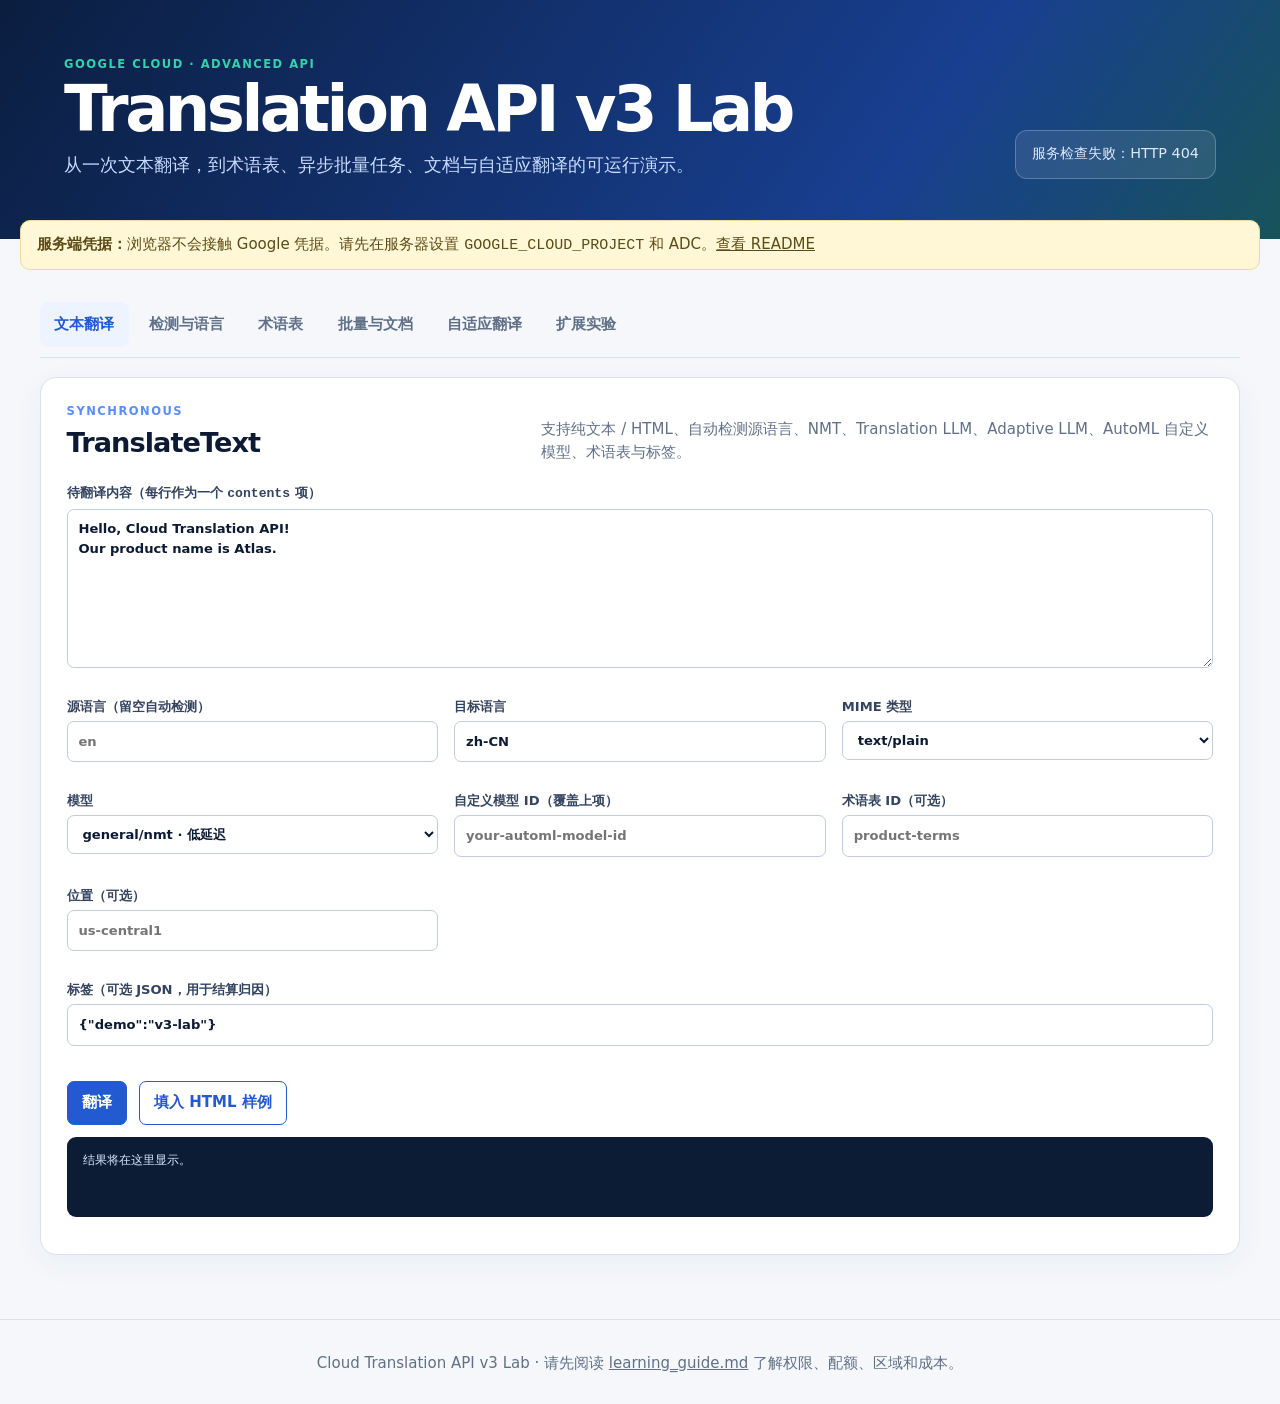
==== static/index.html @ f976ed83 "Initial Cloud Translation API v3 demo" ====
<!doctype html>
<html lang="zh-CN">
<head>
  <meta charset="utf-8" />
  <meta name="viewport" content="width=device-width, initial-scale=1" />
  <title>Cloud Translation API v3 Lab</title>
  <link rel="stylesheet" href="/static/styles.css" />
</head>
<body>
  <header class="hero">
    <div><p class="eyebrow">GOOGLE CLOUD · ADVANCED API</p><h1>Translation API v3 Lab</h1><p class="lede">从一次文本翻译，到术语表、异步批量任务、文档与自适应翻译的可运行演示。</p></div>
    <div class="health" id="health">正在检查服务配置…</div>
  </header>
  <div class="notice"><strong>服务端凭据：</strong>浏览器不会接触 Google 凭据。请先在服务器设置 <code>GOOGLE_CLOUD_PROJECT</code> 和 ADC。<a href="/readme" target="_blank">查看 README</a></div>
  <main>
    <nav class="tabs" aria-label="功能导航">
      <button class="tab active" data-panel="text">文本翻译</button><button class="tab" data-panel="languages">检测与语言</button><button class="tab" data-panel="glossary">术语表</button><button class="tab" data-panel="batch">批量与文档</button><button class="tab" data-panel="adaptive">自适应翻译</button><button class="tab" data-panel="extensions">扩展实验</button>
    </nav>

    <section id="text" class="panel active">
      <div class="section-heading"><div><p class="eyebrow">SYNCHRONOUS</p><h2>TranslateText</h2></div><p>支持纯文本 / HTML、自动检测源语言、NMT、Translation LLM、Adaptive LLM、AutoML 自定义模型、术语表与标签。</p></div>
      <form id="translate-form" class="grid-form">
        <label class="wide">待翻译内容（每行作为一个 <code>contents</code> 项）<textarea name="contents" rows="7">Hello, Cloud Translation API!
Our product name is Atlas.</textarea></label>
        <label>源语言（留空自动检测）<input name="source_language_code" placeholder="en" /></label>
        <label>目标语言<input name="target_language_code" value="zh-CN" required /></label>
        <label>MIME 类型<select name="mime_type"><option value="text/plain">text/plain</option><option value="text/html">text/html</option></select></label>
        <label>模型<select name="model"><option value="general/nmt">general/nmt · 低延迟</option><option value="general/translation-llm">general/translation-llm · 最高质量</option><option value="general/translation-llm-adaptive">general/translation-llm-adaptive · 参考数据</option><option value="default">服务默认</option></select></label>
        <label>自定义模型 ID（覆盖上项）<input name="custom_model_id" placeholder="your-automl-model-id" /></label>
        <label>术语表 ID（可选）<input name="glossary_id" placeholder="product-terms" /></label>
        <label>位置（可选）<input name="location" placeholder="us-central1" /></label>
        <label class="wide">标签（可选 JSON，用于结算归因）<input name="labels" value='{"demo":"v3-lab"}' /></label>
        <div class="wide actions"><button>翻译</button><button type="button" class="secondary" id="html-sample">填入 HTML 样例</button></div>
      </form>
      <pre class="result" id="translate-result">结果将在这里显示。</pre>
    </section>

    <section id="languages" class="panel">
      <div class="split"><div><div class="section-heading"><div><p class="eyebrow">DISCOVER</p><h2>DetectLanguage</h2></div></div>
        <form id="detect-form"><label>输入文字<textarea name="content" rows="5">Bonjour tout le monde</textarea></label><label>MIME 类型<select name="mime_type"><option>text/plain</option><option>text/html</option></select></label><button>检测语言</button></form><pre class="result" id="detect-result">置信度与候选语言会显示在这里。</pre></div>
        <div><div class="section-heading"><div><p class="eyebrow">CATALOG</p><h2>GetSupportedLanguages</h2></div></div>
        <form id="languages-form"><label>显示语言<input name="display_language_code" value="zh-CN" /></label><label>模型<select name="model"><option value="general/nmt">general/nmt</option><option value="general/translation-llm">general/translation-llm</option></select></label><button>列出支持语言</button></form><pre class="result scroll" id="languages-result">按所选模型列出语言与方向支持情况。</pre></div></div>
    </section>

    <section id="glossary" class="panel">
      <div class="section-heading"><div><p class="eyebrow">DOMAIN CONTROL</p><h2>Glossary</h2></div><p>术语表来自 Cloud Storage 的 CSV/TSV/TMX；创建和删除均为长时间运行任务。翻译时在「文本翻译」填入术语表 ID。</p></div>
      <div class="split"><form id="glossary-form"><label>术语表 ID<input name="glossary_id" value="product-terms" required /></label><label>输入文件（GCS）<input name="input_uri" placeholder="gs://bucket/glossary.csv" required /></label><label>语言代码（逗号分隔）<input name="language_codes" value="en,zh-CN" required /></label><label>位置<input name="location" value="us-central1" /></label><button>创建术语表</button></form><div><div class="actions"><button id="list-glossaries" type="button">刷新术语表</button></div><pre class="result scroll" id="glossary-result">术语表清单将显示在这里。</pre><p class="small">停止词提示：单独的 <code>the</code>、<code>and</code> 等无效搜索字词会被 Glossary 忽略。</p></div></div><form id="stopword-form" class="inline-form"><label>停止词预检（逗号分隔）<input name="terms" value="Atlas,the,terms and conditions,and" /></label><button>检查通用停止词</button></form><pre class="result" id="stopword-result">这是本地预检；完整的语言专属列表以官方文档为准。</pre>
    </section>

    <section id="batch" class="panel">
      <div class="section-heading"><div><p class="eyebrow">ASYNC + FILES</p><h2>批量文本与文档</h2></div><p>所有输入输出都在 Cloud Storage。批量文本最多 100 个文件、10 个目标语言；在线文档翻译直接返回二进制输出。</p></div>
      <div class="triple"><form id="batch-text-form"><h3>BatchTranslateText</h3><label>输入 GCS URI<input name="input_uri" placeholder="gs://bucket/in.txt" required /></label><label>输出 GCS 前缀<input name="output_uri_prefix" placeholder="gs://bucket/out/" required /></label><label>源语言<input name="source_language_code" value="en" required /></label><label>目标语言（逗号）<input name="target_language_codes" value="zh-CN,ja" required /></label><label>MIME<select name="mime_type"><option>text/plain</option><option>text/html</option></select></label><button>提交文本任务</button><pre class="result" id="batch-text-result"></pre></form>
      <form id="batch-document-form"><h3>BatchTranslateDocument</h3><label>输入 GCS URI / 通配符<input name="input_uri" placeholder="gs://bucket/input/*.docx" required /></label><label>输出 GCS 前缀<input name="output_uri_prefix" placeholder="gs://bucket/out/" required /></label><label>源语言（可空）<input name="source_language_code" placeholder="en" /></label><label>目标语言（逗号）<input name="target_language_codes" value="zh-CN" required /></label><button>提交文档任务</button><pre class="result" id="batch-document-result"></pre></form>
      <form id="document-form"><h3>TranslateDocument（在线）</h3><label>文档<input name="file" type="file" accept=".doc,.docx,.pdf,.ppt,.pptx,.xls,.xlsx" required /></label><label>目标语言<input name="target_language_code" value="zh-CN" required /></label><label>源语言（可空）<input name="source_language_code" placeholder="en" /></label><label>术语表（可空）<input name="glossary_id" placeholder="product-terms" /></label><button>翻译并下载</button><pre class="result" id="document-result"></pre></form></div>
    </section>

    <section id="adaptive" class="panel">
      <div class="section-heading"><div><p class="eyebrow">LIGHTWEIGHT CUSTOMIZATION</p><h2>Adaptive Translation</h2></div><p>用少量领域句对引导 LLM。可在 TranslateText 选择 adaptive LLM，或使用下方 Adaptive MT 数据集接口。</p></div>
      <div class="split"><form id="dataset-form"><h3>创建 Adaptive MT 数据集</h3><label>数据集 ID（永久资源 ID）<input name="dataset_id" value="support-style" required /></label><label>显示名称<input name="display_name" value="客服文风" required /></label><label>源语言<input name="source_language_code" value="en" required /></label><label>目标语言<input name="target_language_code" value="zh-CN" required /></label><button>创建数据集</button><p class="small">创建后导入 TSV/TMX 示例句对。该操作是同步的。</p></form>
      <form id="adaptive-form"><h3>以数据集翻译</h3><label>数据集 ID<input name="dataset_id" placeholder="support-style" required /></label><label>原文<textarea name="content" rows="3">The gateway timed out; retry succeeded.</textarea></label><label>源语言 / 目标语言由数据集决定<input value="由数据集决定" disabled /></label><button>自适应翻译</button></form></div><div class="split"><form id="adaptive-inline-form"><h3>以内嵌参考句对翻译</h3><label>原文<textarea name="content" rows="2">The gateway timed out.</textarea></label><label>源语言<input name="source_language_code" value="en" required /></label><label>目标语言<input name="target_language_code" value="zh-CN" required /></label><label>参考句对 JSON<input name="reference_pairs" value='[{"source_sentence":"gateway timeout","target_sentence":"网关超时"}]' required /></label><button>使用参考句对</button></form><form id="adaptive-file-form"><h3>导入 Adaptive MT 文件</h3><label>数据集 ID<input name="dataset_id" placeholder="support-style" required /></label><label>TSV/TMX 的 GCS URI<input name="input_uri" placeholder="gs://bucket/support.tsv" required /></label><button>导入句对</button></form></div><div class="split"><form id="adaptive-files-form"><h3>列出数据集文件</h3><label>数据集 ID<input name="dataset_id" placeholder="support-style" required /></label><button>列出文件与句对数</button><p class="small">删除指定文件的端点已提供：<code>DELETE /api/adaptive/datasets/{dataset}/files/{file}</code>。</p></form><div class="callout"><h3>何时用哪种？</h3><p>内嵌句对随请求发送，最适合即时、少量示例；数据集保留在 Cloud Translation 中，服务会自动选取相似参考句，适合可复用的领域数据。</p></div></div><div class="actions"><button id="list-datasets" type="button" class="secondary">刷新数据集</button></div><pre class="result scroll" id="adaptive-result">自适应翻译、数据集和导入文件结果显示在这里。</pre>
    </section>

    <section id="extensions" class="panel">
      <div class="split"><div><div class="section-heading"><div><p class="eyebrow">PREVIEW</p><h2>RomanizeText</h2></div><p>把日文、韩文等非拉丁文字转换为以发音为准的拉丁文字，不等同于翻译。</p></div><form id="romanize-form"><label>原文<textarea name="contents" rows="3">こんにちは世界</textarea></label><label>源语言<input name="source_language_code" value="ja" required /></label><button>罗马化</button></form><pre class="result" id="romanize-result"></pre></div>
      <div><div class="section-heading"><div><p class="eyebrow">HYBRID TUTORIAL</p><h2>图片 OCR + 翻译</h2></div><p>参考混合术语表教程：Cloud Vision 先提取图片文字，再交给 v3 TranslateText。需要启用 Vision API；如需术语表，请使用文字翻译实验区。</p></div><form id="image-form"><label>图片<input name="file" type="file" accept="image/*" required /></label><label>目标语言<input name="target_language_code" value="zh-CN" required /></label><button>OCR 并翻译</button></form><pre class="result" id="image-result"></pre></div></div>
      <article class="callout"><h3>AutoML 自定义 NMT 与 Translation LLM</h3><p>在 Google Cloud 中训练 AutoML Translation 模型后，把模型 ID 填入文本翻译的「自定义模型 ID」。模型选择器同时提供 general/nmt、general/translation-llm 与 general/translation-llm-adaptive，便于按质量、延迟和领域适配对比。</p></article>
    </section>
  </main>
  <footer>Cloud Translation API v3 Lab · 请先阅读 <a href="/learning-guide" target="_blank">learning_guide.md</a> 了解权限、配额、区域和成本。</footer>
  <script src="/static/app.js"></script>
</body>
</html>
---- static/styles.css ----
:root{--ink:#0c1b33;--muted:#607087;--paper:#f5f7fb;--line:#d9e1ed;--blue:#2359d1;--navy:#102447;--mint:#32d3ac;--soft:#eef4ff;--danger:#b42318}*{box-sizing:border-box}body{margin:0;background:var(--paper);color:var(--ink);font:15px/1.5 Inter,ui-sans-serif,system-ui,-apple-system,"PingFang SC","Microsoft YaHei",sans-serif}.hero{background:linear-gradient(125deg,#0b1e40,#183f90 70%,#18535a);color:#fff;padding:3.5rem max(5vw,2rem) 3.75rem;display:flex;justify-content:space-between;gap:2rem;align-items:flex-end}.hero h1{font-size:clamp(2.1rem,5vw,4rem);line-height:1;margin:.25rem 0 .7rem;letter-spacing:-.055em}.lede{margin:0;max-width:42rem;color:#c9dbff;font-size:1.1rem}.eyebrow{font-size:.72rem;letter-spacing:.13em;font-weight:800;color:#5a8dfd;margin:0;text-transform:uppercase}.hero .eyebrow{color:var(--mint)}.health{max-width:24rem;background:#ffffff17;border:1px solid #ffffff3b;border-radius:12px;padding:.8rem 1rem;color:#dce8ff;font-size:.9rem}.notice{max-width:1240px;margin:-1.2rem auto 0;background:#fff7d6;border:1px solid #eadca2;border-radius:10px;padding:.75rem 1rem;color:#5b4b16}.notice a,footer a{color:inherit}main{max-width:1240px;margin:2rem auto 4rem;padding:0 1.25rem}.tabs{display:flex;gap:.35rem;overflow:auto;border-bottom:1px solid var(--line);padding-bottom:.6rem}.tab{border:0;border-radius:8px;background:transparent;color:var(--muted);font-weight:750;padding:.7rem .9rem;white-space:nowrap;cursor:pointer}.tab:hover,.tab.active{color:var(--blue);background:var(--soft)}.panel{display:none;background:#fff;border:1px solid var(--line);border-radius:16px;padding:1.6rem;margin-top:1.2rem;box-shadow:0 8px 30px #1737660d}.panel.active{display:block}.section-heading{display:flex;gap:2rem;justify-content:space-between;align-items:flex-end;margin-bottom:1.25rem}.section-heading h2{margin:.12rem 0 0;font-size:1.7rem;letter-spacing:-.035em}.section-heading>p{max-width:42rem;color:var(--muted);margin:0}.grid-form{display:grid;grid-template-columns:repeat(3,1fr);gap:1rem}.wide{grid-column:1/-1}.split{display:grid;grid-template-columns:1fr 1fr;gap:2rem}.triple{display:grid;grid-template-columns:repeat(3,1fr);gap:1.25rem}.triple form{background:#f8faff;border:1px solid var(--line);border-radius:11px;padding:1rem}h3{font-size:1rem;margin:0 0:.8rem}label{display:block;font-size:.82rem;font-weight:720;color:#34445f;margin-bottom:.8rem}input,textarea,select{display:block;width:100%;margin-top:.28rem;border:1px solid #bfcce0;border-radius:7px;padding:.62rem .68rem;font:inherit;color:var(--ink);background:#fff}textarea{resize:vertical}input:focus,textarea:focus,select:focus{outline:3px solid #cbdcff;border-color:var(--blue)}button{font:inherit;font-weight:750;color:#fff;background:var(--blue);border:1px solid var(--blue);border-radius:7px;padding:.6rem .9rem;cursor:pointer}button:hover{filter:brightness(.92)}button.secondary{color:var(--blue);background:#fff}.actions{display:flex;gap:.7rem;align-items:center;margin-top:.4rem}.result{white-space:pre-wrap;word-break:break-word;background:#0d1c35;color:#d9e7ff;border-radius:9px;padding:1rem;min-height:5rem;max-height:22rem;overflow:auto;font:12px/1.45 ui-monospace,SFMono-Regular,Menlo,monospace}.scroll{max-height:25rem}.small{font-size:.82rem;color:var(--muted)}.inline-form{display:flex;gap:1rem;align-items:flex-end;margin-top:1.25rem}.inline-form label{flex:1;margin:0}.callout{background:#e7fbf5;border:1px solid #b8e6d8;border-radius:10px;padding:1rem 1.15rem;margin-top:1.5rem}.callout h3{color:#0d5b49}.callout p{margin:0;color:#226653}footer{border-top:1px solid var(--line);padding:2rem;text-align:center;color:var(--muted)}code{font-family:ui-monospace,SFMono-Regular,Menlo,monospace}@media(max-width:820px){.hero{padding:2.5rem 1.25rem;display:block}.health{margin-top:1.4rem}.grid-form,.split,.triple{grid-template-columns:1fr}.inline-form{display:block}.inline-form label{margin-bottom:.8rem}.section-heading{display:block}.section-heading>p{margin-top:.7rem}}
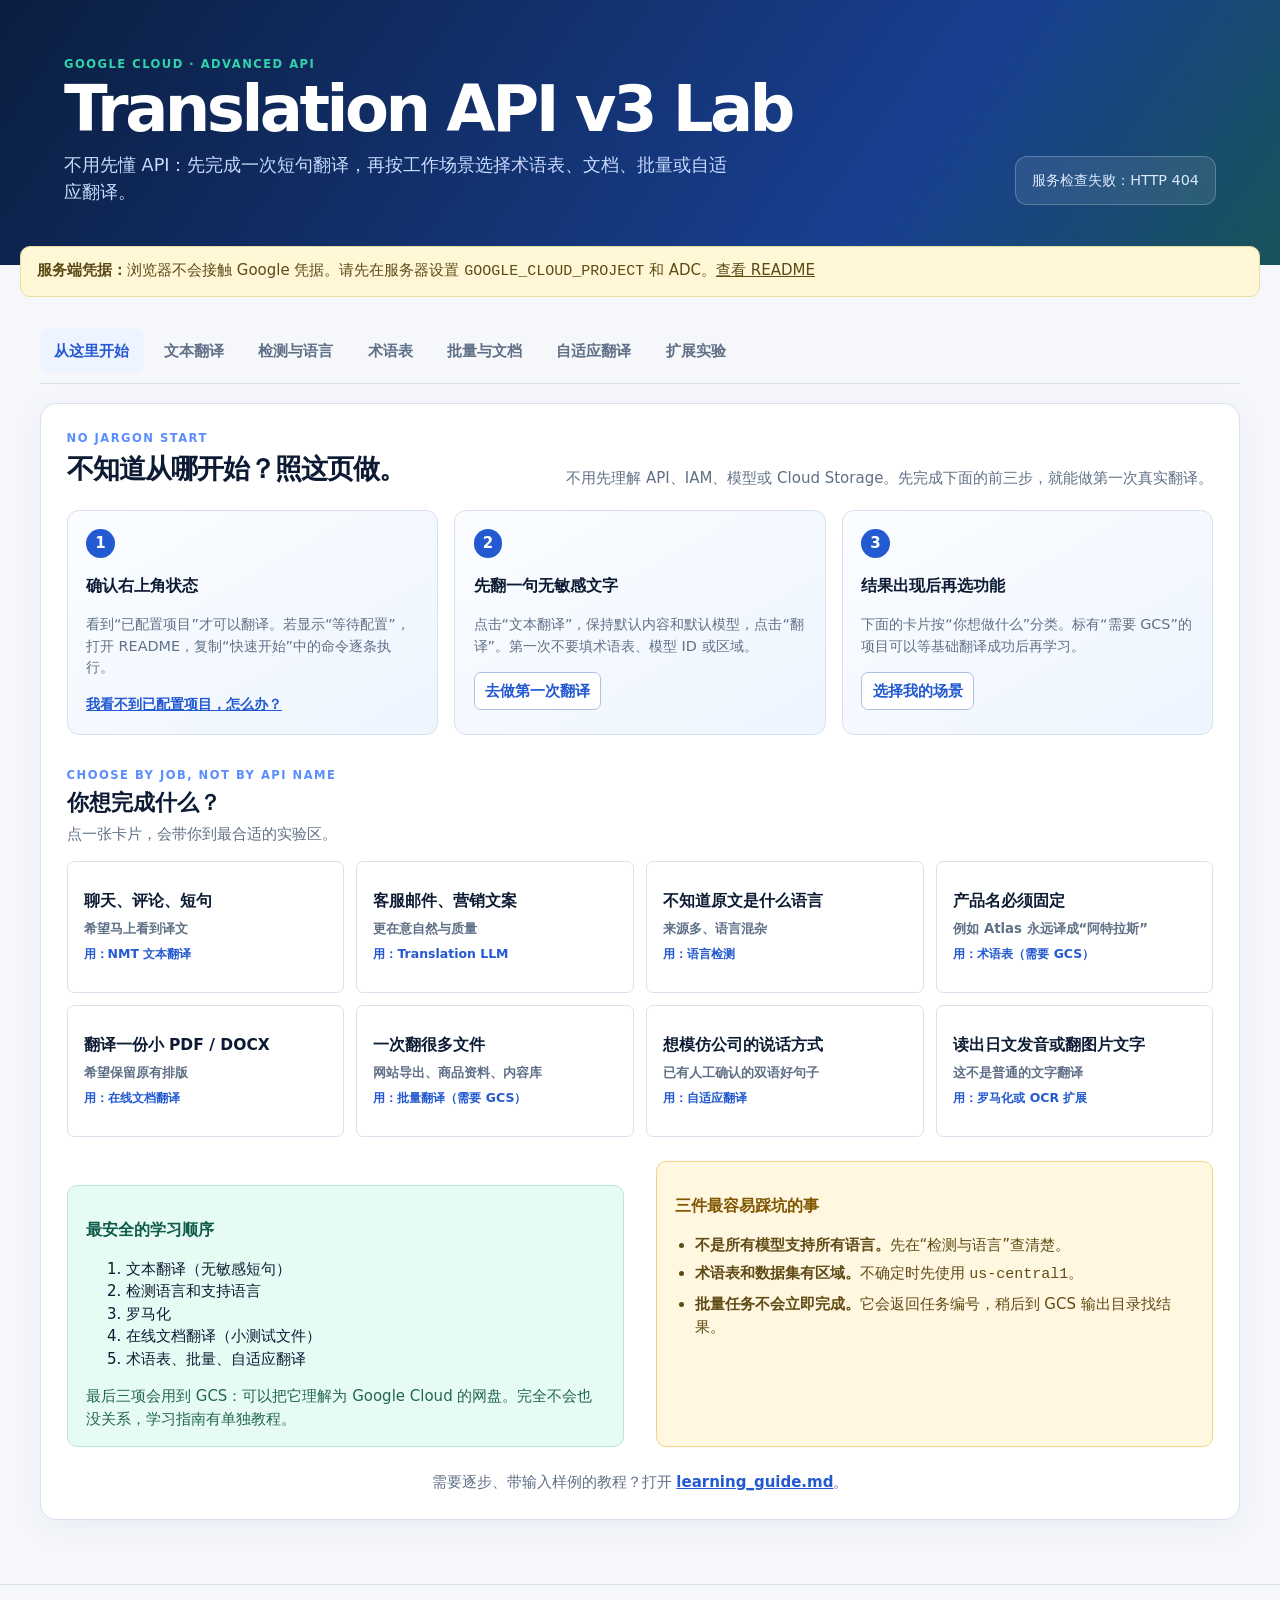
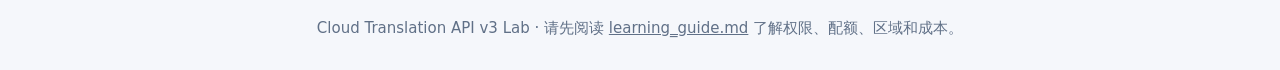
==== commit 70d01748: "Add beginner onboarding and practical guides" ====
--- a/static/index.html
+++ b/static/index.html
@@ -8,17 +8,45 @@
 </head>
 <body>
   <header class="hero">
-    <div><p class="eyebrow">GOOGLE CLOUD · ADVANCED API</p><h1>Translation API v3 Lab</h1><p class="lede">从一次文本翻译，到术语表、异步批量任务、文档与自适应翻译的可运行演示。</p></div>
+    <div><p class="eyebrow">GOOGLE CLOUD · ADVANCED API</p><h1>Translation API v3 Lab</h1><p class="lede">不用先懂 API：先完成一次短句翻译，再按工作场景选择术语表、文档、批量或自适应翻译。</p></div>
     <div class="health" id="health">正在检查服务配置…</div>
   </header>
-  <div class="notice"><strong>服务端凭据：</strong>浏览器不会接触 Google 凭据。请先在服务器设置 <code>GOOGLE_CLOUD_PROJECT</code> 和 ADC。<a href="/readme" target="_blank">查看 README</a></div>
+  <div class="notice"><strong>服务端凭据：</strong>浏览器不会接触 Google 凭据。请先在服务器设置 <code>GOOGLE_CLOUD_PROJECT</code> 和 ADC。<a href="https://github.com/jayson-sheyue/TranslationDemo/blob/main/README.md" target="_blank" rel="noreferrer">查看 README</a></div>
   <main>
     <nav class="tabs" aria-label="功能导航">
-      <button class="tab active" data-panel="text">文本翻译</button><button class="tab" data-panel="languages">检测与语言</button><button class="tab" data-panel="glossary">术语表</button><button class="tab" data-panel="batch">批量与文档</button><button class="tab" data-panel="adaptive">自适应翻译</button><button class="tab" data-panel="extensions">扩展实验</button>
+      <button class="tab active" data-panel="guide">从这里开始</button><button class="tab" data-panel="text">文本翻译</button><button class="tab" data-panel="languages">检测与语言</button><button class="tab" data-panel="glossary">术语表</button><button class="tab" data-panel="batch">批量与文档</button><button class="tab" data-panel="adaptive">自适应翻译</button><button class="tab" data-panel="extensions">扩展实验</button>
     </nav>
 
-    <section id="text" class="panel active">
+    <section id="guide" class="panel active">
+      <div class="section-heading"><div><p class="eyebrow">NO JARGON START</p><h2>不知道从哪开始？照这页做。</h2></div><p>不用先理解 API、IAM、模型或 Cloud Storage。先完成下面的前三步，就能做第一次真实翻译。</p></div>
+      <div class="onboarding">
+        <article class="step-card"><span>1</span><h3>确认右上角状态</h3><p>看到“已配置项目”才可以翻译。若显示“等待配置”，打开 README，复制“快速开始”中的命令逐条执行。</p><a href="https://github.com/jayson-sheyue/TranslationDemo/blob/main/README.md#快速开始" target="_blank" rel="noreferrer">我看不到已配置项目，怎么办？</a></article>
+        <article class="step-card"><span>2</span><h3>先翻一句无敏感文字</h3><p>点击“文本翻译”，保持默认内容和默认模型，点击“翻译”。第一次不要填术语表、模型 ID 或区域。</p><button type="button" class="link-button" data-go="text">去做第一次翻译</button></article>
+        <article class="step-card"><span>3</span><h3>结果出现后再选功能</h3><p>下面的卡片按“你想做什么”分类。标有“需要 GCS”的项目可以等基础翻译成功后再学习。</p><button type="button" class="link-button" data-scroll="choose">选择我的场景</button></article>
+      </div>
+
+      <div id="choose" class="guide-heading"><p class="eyebrow">CHOOSE BY JOB, NOT BY API NAME</p><h3>你想完成什么？</h3><p>点一张卡片，会带你到最合适的实验区。</p></div>
+      <div class="scenario-grid">
+        <button class="scenario" data-go="text"><b>聊天、评论、短句</b><span>希望马上看到译文</span><em>用：NMT 文本翻译</em></button>
+        <button class="scenario" data-go="text"><b>客服邮件、营销文案</b><span>更在意自然与质量</span><em>用：Translation LLM</em></button>
+        <button class="scenario" data-go="languages"><b>不知道原文是什么语言</b><span>来源多、语言混杂</span><em>用：语言检测</em></button>
+        <button class="scenario" data-go="glossary"><b>产品名必须固定</b><span>例如 Atlas 永远译成“阿特拉斯”</span><em>用：术语表（需要 GCS）</em></button>
+        <button class="scenario" data-go="batch"><b>翻译一份小 PDF / DOCX</b><span>希望保留原有排版</span><em>用：在线文档翻译</em></button>
+        <button class="scenario" data-go="batch"><b>一次翻很多文件</b><span>网站导出、商品资料、内容库</span><em>用：批量翻译（需要 GCS）</em></button>
+        <button class="scenario" data-go="adaptive"><b>想模仿公司的说话方式</b><span>已有人工确认的双语好句子</span><em>用：自适应翻译</em></button>
+        <button class="scenario" data-go="extensions"><b>读出日文发音或翻图片文字</b><span>这不是普通的文字翻译</span><em>用：罗马化或 OCR 扩展</em></button>
+      </div>
+
+      <div class="split guide-bottom">
+        <article class="callout"><h3>最安全的学习顺序</h3><ol><li>文本翻译（无敏感短句）</li><li>检测语言和支持语言</li><li>罗马化</li><li>在线文档翻译（小测试文件）</li><li>术语表、批量、自适应翻译</li></ol><p>最后三项会用到 GCS：可以把它理解为 Google Cloud 的网盘。完全不会也没关系，学习指南有单独教程。</p></article>
+        <article class="warning-card"><h3>三件最容易踩坑的事</h3><ul><li><b>不是所有模型支持所有语言。</b>先在“检测与语言”查清楚。</li><li><b>术语表和数据集有区域。</b>不确定时先使用 <code>us-central1</code>。</li><li><b>批量任务不会立即完成。</b>它会返回任务编号，稍后到 GCS 输出目录找结果。</li></ul></article>
+      </div>
+      <p class="help-footer">需要逐步、带输入样例的教程？打开 <a href="https://github.com/jayson-sheyue/TranslationDemo/blob/main/learning_guide.md" target="_blank" rel="noreferrer">learning_guide.md</a>。</p>
+    </section>
+
+    <section id="text" class="panel">
       <div class="section-heading"><div><p class="eyebrow">SYNCHRONOUS</p><h2>TranslateText</h2></div><p>支持纯文本 / HTML、自动检测源语言、NMT、Translation LLM、Adaptive LLM、AutoML 自定义模型、术语表与标签。</p></div>
+      <article class="howto"><h3>第一次怎么做（20 秒）</h3><ol><li>“待翻译内容”输入一句无敏感测试文字；每一行会单独翻译。</li><li>源语言不知道就留空；目标语言先保留 <code>zh-CN</code>。</li><li>模型先选 <b>general/nmt</b>，点“翻译”。</li></ol><p><b>什么时候换模型？</b>聊天、按钮、短内容选 NMT；正式文案、客服回复、重质量内容再试 Translation LLM。用同一句话对比后决定，不要盲目选择更贵模型。</p></article>
       <form id="translate-form" class="grid-form">
         <label class="wide">待翻译内容（每行作为一个 <code>contents</code> 项）<textarea name="contents" rows="7">Hello, Cloud Translation API!
 Our product name is Atlas.</textarea></label>
@@ -37,6 +65,7 @@
 
     <section id="languages" class="panel">
       <div class="split"><div><div class="section-heading"><div><p class="eyebrow">DISCOVER</p><h2>DetectLanguage</h2></div></div>
+        <article class="howto compact"><p><b>先检测、后翻译：</b>适用于你真的不知道原文语言的情况。短句容易猜错；若你知道原文是英文，在文本翻译直接填写 <code>en</code> 会更可靠。</p></article>
         <form id="detect-form"><label>输入文字<textarea name="content" rows="5">Bonjour tout le monde</textarea></label><label>MIME 类型<select name="mime_type"><option>text/plain</option><option>text/html</option></select></label><button>检测语言</button></form><pre class="result" id="detect-result">置信度与候选语言会显示在这里。</pre></div>
         <div><div class="section-heading"><div><p class="eyebrow">CATALOG</p><h2>GetSupportedLanguages</h2></div></div>
         <form id="languages-form"><label>显示语言<input name="display_language_code" value="zh-CN" /></label><label>模型<select name="model"><option value="general/nmt">general/nmt</option><option value="general/translation-llm">general/translation-llm</option></select></label><button>列出支持语言</button></form><pre class="result scroll" id="languages-result">按所选模型列出语言与方向支持情况。</pre></div></div>
@@ -44,11 +73,13 @@
 
     <section id="glossary" class="panel">
       <div class="section-heading"><div><p class="eyebrow">DOMAIN CONTROL</p><h2>Glossary</h2></div><p>术语表来自 Cloud Storage 的 CSV/TSV/TMX；创建和删除均为长时间运行任务。翻译时在「文本翻译」填入术语表 ID。</p></div>
+      <article class="howto"><h3>术语表适合什么、不适合什么？</h3><p><b>适合：</b>产品名、品牌、岗位名、行业专有词，例如让 <code>Atlas</code> 始终译为“阿特拉斯”。<br/><b>不适合：</b>想“自动改好整段翻译”。它不是通用纠错工具。</p><ol><li>先在 GCS 上传 CSV、TSV 或 TMX 文件，例如一行 <code>Atlas,阿特拉斯</code>。</li><li>把文件地址填入下方，例如 <code>gs://my-bucket/terms.csv</code>。</li><li>创建成功后，在“文本翻译”填写同一个术语表 ID。</li></ol><p>没有 GCS？先跳过本页，基础翻译完全不受影响。</p></article>
       <div class="split"><form id="glossary-form"><label>术语表 ID<input name="glossary_id" value="product-terms" required /></label><label>输入文件（GCS）<input name="input_uri" placeholder="gs://bucket/glossary.csv" required /></label><label>语言代码（逗号分隔）<input name="language_codes" value="en,zh-CN" required /></label><label>位置<input name="location" value="us-central1" /></label><button>创建术语表</button></form><div><div class="actions"><button id="list-glossaries" type="button">刷新术语表</button></div><pre class="result scroll" id="glossary-result">术语表清单将显示在这里。</pre><p class="small">停止词提示：单独的 <code>the</code>、<code>and</code> 等无效搜索字词会被 Glossary 忽略。</p></div></div><form id="stopword-form" class="inline-form"><label>停止词预检（逗号分隔）<input name="terms" value="Atlas,the,terms and conditions,and" /></label><button>检查通用停止词</button></form><pre class="result" id="stopword-result">这是本地预检；完整的语言专属列表以官方文档为准。</pre>
     </section>
 
     <section id="batch" class="panel">
       <div class="section-heading"><div><p class="eyebrow">ASYNC + FILES</p><h2>批量文本与文档</h2></div><p>所有输入输出都在 Cloud Storage。批量文本最多 100 个文件、10 个目标语言；在线文档翻译直接返回二进制输出。</p></div>
+      <article class="howto"><h3>先选对方式，避免白忙</h3><p><b>在线文档翻译：</b>翻译你电脑里的一份小测试 PDF、DOCX、PPTX 或 XLSX，适合现在就要下载结果。<br/><b>批量翻译：</b>翻译很多文件；输入和输出都必须在 GCS。提交后只返回任务编号，稍后到 GCS 输出目录找文件。没有 GCS 就先用在线文档。</p></article>
       <div class="triple"><form id="batch-text-form"><h3>BatchTranslateText</h3><label>输入 GCS URI<input name="input_uri" placeholder="gs://bucket/in.txt" required /></label><label>输出 GCS 前缀<input name="output_uri_prefix" placeholder="gs://bucket/out/" required /></label><label>源语言<input name="source_language_code" value="en" required /></label><label>目标语言（逗号）<input name="target_language_codes" value="zh-CN,ja" required /></label><label>MIME<select name="mime_type"><option>text/plain</option><option>text/html</option></select></label><button>提交文本任务</button><pre class="result" id="batch-text-result"></pre></form>
       <form id="batch-document-form"><h3>BatchTranslateDocument</h3><label>输入 GCS URI / 通配符<input name="input_uri" placeholder="gs://bucket/input/*.docx" required /></label><label>输出 GCS 前缀<input name="output_uri_prefix" placeholder="gs://bucket/out/" required /></label><label>源语言（可空）<input name="source_language_code" placeholder="en" /></label><label>目标语言（逗号）<input name="target_language_codes" value="zh-CN" required /></label><button>提交文档任务</button><pre class="result" id="batch-document-result"></pre></form>
       <form id="document-form"><h3>TranslateDocument（在线）</h3><label>文档<input name="file" type="file" accept=".doc,.docx,.pdf,.ppt,.pptx,.xls,.xlsx" required /></label><label>目标语言<input name="target_language_code" value="zh-CN" required /></label><label>源语言（可空）<input name="source_language_code" placeholder="en" /></label><label>术语表（可空）<input name="glossary_id" placeholder="product-terms" /></label><button>翻译并下载</button><pre class="result" id="document-result"></pre></form></div>
@@ -56,6 +87,7 @@
 
     <section id="adaptive" class="panel">
       <div class="section-heading"><div><p class="eyebrow">LIGHTWEIGHT CUSTOMIZATION</p><h2>Adaptive Translation</h2></div><p>用少量领域句对引导 LLM。可在 TranslateText 选择 adaptive LLM，或使用下方 Adaptive MT 数据集接口。</p></div>
+      <article class="howto"><h3>只有在你有“人工确认的双语好句子”时才用它</h3><p><b>内嵌参考句对：</b>把 1～几条好例句连同本次请求发送，适合临时试验。<br/><b>数据集：</b>把很多 TSV/TMX 对照句保存下来，反复用于固定业务，例如客服语气。</p><p>没有可靠的双语样例？先试 Translation LLM 或术语表。把机器翻译结果再作为样例，通常不会提升质量。</p></article>
       <div class="split"><form id="dataset-form"><h3>创建 Adaptive MT 数据集</h3><label>数据集 ID（永久资源 ID）<input name="dataset_id" value="support-style" required /></label><label>显示名称<input name="display_name" value="客服文风" required /></label><label>源语言<input name="source_language_code" value="en" required /></label><label>目标语言<input name="target_language_code" value="zh-CN" required /></label><button>创建数据集</button><p class="small">创建后导入 TSV/TMX 示例句对。该操作是同步的。</p></form>
       <form id="adaptive-form"><h3>以数据集翻译</h3><label>数据集 ID<input name="dataset_id" placeholder="support-style" required /></label><label>原文<textarea name="content" rows="3">The gateway timed out; retry succeeded.</textarea></label><label>源语言 / 目标语言由数据集决定<input value="由数据集决定" disabled /></label><button>自适应翻译</button></form></div><div class="split"><form id="adaptive-inline-form"><h3>以内嵌参考句对翻译</h3><label>原文<textarea name="content" rows="2">The gateway timed out.</textarea></label><label>源语言<input name="source_language_code" value="en" required /></label><label>目标语言<input name="target_language_code" value="zh-CN" required /></label><label>参考句对 JSON<input name="reference_pairs" value='[{"source_sentence":"gateway timeout","target_sentence":"网关超时"}]' required /></label><button>使用参考句对</button></form><form id="adaptive-file-form"><h3>导入 Adaptive MT 文件</h3><label>数据集 ID<input name="dataset_id" placeholder="support-style" required /></label><label>TSV/TMX 的 GCS URI<input name="input_uri" placeholder="gs://bucket/support.tsv" required /></label><button>导入句对</button></form></div><div class="split"><form id="adaptive-files-form"><h3>列出数据集文件</h3><label>数据集 ID<input name="dataset_id" placeholder="support-style" required /></label><button>列出文件与句对数</button><p class="small">删除指定文件的端点已提供：<code>DELETE /api/adaptive/datasets/{dataset}/files/{file}</code>。</p></form><div class="callout"><h3>何时用哪种？</h3><p>内嵌句对随请求发送，最适合即时、少量示例；数据集保留在 Cloud Translation 中，服务会自动选取相似参考句，适合可复用的领域数据。</p></div></div><div class="actions"><button id="list-datasets" type="button" class="secondary">刷新数据集</button></div><pre class="result scroll" id="adaptive-result">自适应翻译、数据集和导入文件结果显示在这里。</pre>
     </section>
@@ -66,7 +98,7 @@
       <article class="callout"><h3>AutoML 自定义 NMT 与 Translation LLM</h3><p>在 Google Cloud 中训练 AutoML Translation 模型后，把模型 ID 填入文本翻译的「自定义模型 ID」。模型选择器同时提供 general/nmt、general/translation-llm 与 general/translation-llm-adaptive，便于按质量、延迟和领域适配对比。</p></article>
     </section>
   </main>
-  <footer>Cloud Translation API v3 Lab · 请先阅读 <a href="/learning-guide" target="_blank">learning_guide.md</a> 了解权限、配额、区域和成本。</footer>
+  <footer>Cloud Translation API v3 Lab · 请先阅读 <a href="https://github.com/jayson-sheyue/TranslationDemo/blob/main/learning_guide.md" target="_blank" rel="noreferrer">learning_guide.md</a> 了解权限、配额、区域和成本。</footer>
   <script src="/static/app.js"></script>
 </body>
 </html>
--- a/static/styles.css
+++ b/static/styles.css
@@ -1 +1,2 @@
 :root{--ink:#0c1b33;--muted:#607087;--paper:#f5f7fb;--line:#d9e1ed;--blue:#2359d1;--navy:#102447;--mint:#32d3ac;--soft:#eef4ff;--danger:#b42318}*{box-sizing:border-box}body{margin:0;background:var(--paper);color:var(--ink);font:15px/1.5 Inter,ui-sans-serif,system-ui,-apple-system,"PingFang SC","Microsoft YaHei",sans-serif}.hero{background:linear-gradient(125deg,#0b1e40,#183f90 70%,#18535a);color:#fff;padding:3.5rem max(5vw,2rem) 3.75rem;display:flex;justify-content:space-between;gap:2rem;align-items:flex-end}.hero h1{font-size:clamp(2.1rem,5vw,4rem);line-height:1;margin:.25rem 0 .7rem;letter-spacing:-.055em}.lede{margin:0;max-width:42rem;color:#c9dbff;font-size:1.1rem}.eyebrow{font-size:.72rem;letter-spacing:.13em;font-weight:800;color:#5a8dfd;margin:0;text-transform:uppercase}.hero .eyebrow{color:var(--mint)}.health{max-width:24rem;background:#ffffff17;border:1px solid #ffffff3b;border-radius:12px;padding:.8rem 1rem;color:#dce8ff;font-size:.9rem}.notice{max-width:1240px;margin:-1.2rem auto 0;background:#fff7d6;border:1px solid #eadca2;border-radius:10px;padding:.75rem 1rem;color:#5b4b16}.notice a,footer a{color:inherit}main{max-width:1240px;margin:2rem auto 4rem;padding:0 1.25rem}.tabs{display:flex;gap:.35rem;overflow:auto;border-bottom:1px solid var(--line);padding-bottom:.6rem}.tab{border:0;border-radius:8px;background:transparent;color:var(--muted);font-weight:750;padding:.7rem .9rem;white-space:nowrap;cursor:pointer}.tab:hover,.tab.active{color:var(--blue);background:var(--soft)}.panel{display:none;background:#fff;border:1px solid var(--line);border-radius:16px;padding:1.6rem;margin-top:1.2rem;box-shadow:0 8px 30px #1737660d}.panel.active{display:block}.section-heading{display:flex;gap:2rem;justify-content:space-between;align-items:flex-end;margin-bottom:1.25rem}.section-heading h2{margin:.12rem 0 0;font-size:1.7rem;letter-spacing:-.035em}.section-heading>p{max-width:42rem;color:var(--muted);margin:0}.grid-form{display:grid;grid-template-columns:repeat(3,1fr);gap:1rem}.wide{grid-column:1/-1}.split{display:grid;grid-template-columns:1fr 1fr;gap:2rem}.triple{display:grid;grid-template-columns:repeat(3,1fr);gap:1.25rem}.triple form{background:#f8faff;border:1px solid var(--line);border-radius:11px;padding:1rem}h3{font-size:1rem;margin:0 0:.8rem}label{display:block;font-size:.82rem;font-weight:720;color:#34445f;margin-bottom:.8rem}input,textarea,select{display:block;width:100%;margin-top:.28rem;border:1px solid #bfcce0;border-radius:7px;padding:.62rem .68rem;font:inherit;color:var(--ink);background:#fff}textarea{resize:vertical}input:focus,textarea:focus,select:focus{outline:3px solid #cbdcff;border-color:var(--blue)}button{font:inherit;font-weight:750;color:#fff;background:var(--blue);border:1px solid var(--blue);border-radius:7px;padding:.6rem .9rem;cursor:pointer}button:hover{filter:brightness(.92)}button.secondary{color:var(--blue);background:#fff}.actions{display:flex;gap:.7rem;align-items:center;margin-top:.4rem}.result{white-space:pre-wrap;word-break:break-word;background:#0d1c35;color:#d9e7ff;border-radius:9px;padding:1rem;min-height:5rem;max-height:22rem;overflow:auto;font:12px/1.45 ui-monospace,SFMono-Regular,Menlo,monospace}.scroll{max-height:25rem}.small{font-size:.82rem;color:var(--muted)}.inline-form{display:flex;gap:1rem;align-items:flex-end;margin-top:1.25rem}.inline-form label{flex:1;margin:0}.callout{background:#e7fbf5;border:1px solid #b8e6d8;border-radius:10px;padding:1rem 1.15rem;margin-top:1.5rem}.callout h3{color:#0d5b49}.callout p{margin:0;color:#226653}footer{border-top:1px solid var(--line);padding:2rem;text-align:center;color:var(--muted)}code{font-family:ui-monospace,SFMono-Regular,Menlo,monospace}@media(max-width:820px){.hero{padding:2.5rem 1.25rem;display:block}.health{margin-top:1.4rem}.grid-form,.split,.triple{grid-template-columns:1fr}.inline-form{display:block}.inline-form label{margin-bottom:.8rem}.section-heading{display:block}.section-heading>p{margin-top:.7rem}}
+.onboarding{display:grid;grid-template-columns:repeat(3,1fr);gap:1rem}.step-card{border:1px solid var(--line);border-radius:12px;padding:1.15rem;background:linear-gradient(150deg,#fbfdff,#eef5ff)}.step-card span{display:grid;place-items:center;width:1.8rem;height:1.8rem;border-radius:50%;background:var(--blue);color:#fff;font-weight:800;margin-bottom:.6rem}.step-card p,.step-card a{color:var(--muted);font-size:.9rem}.step-card a{color:var(--blue);font-weight:700}.link-button{color:var(--blue);background:#fff;border-color:#aebfe2;padding:.45rem .65rem}.guide-heading{margin:2rem 0 1rem}.guide-heading h3{font-size:1.35rem;margin:.18rem 0}.guide-heading p:last-child{color:var(--muted);margin:.2rem 0}.scenario-grid{display:grid;grid-template-columns:repeat(4,1fr);gap:.8rem}.scenario{display:block;text-align:left;min-height:8.2rem;padding:1rem;background:#fff;color:var(--ink);border-color:var(--line)}.scenario:hover{background:var(--soft);border-color:#8cadf4}.scenario b,.scenario span,.scenario em{display:block}.scenario b{font-size:.97rem}.scenario span{font-size:.83rem;color:var(--muted);margin:.35rem 0}.scenario em{font-size:.78rem;color:var(--blue);font-style:normal}.guide-bottom{margin-top:1.5rem}.warning-card{background:#fff7df;border:1px solid #f0d483;border-radius:10px;padding:1rem 1.15rem}.warning-card h3{color:#805600}.warning-card ul{margin:.4rem 0 0;padding-left:1.2rem;color:#604b16}.warning-card li+li{margin-top:.4rem}.help-footer{margin:1.5rem 0 0;color:var(--muted);text-align:center}.help-footer a{color:var(--blue);font-weight:700}.howto{border-left:4px solid var(--blue);background:#f3f7ff;border-radius:0 10px 10px 0;padding:1rem 1.15rem;margin:0 0 1.25rem}.howto h3{color:#183d91}.howto p{color:#405473;margin:.4rem 0}.howto ol{padding-left:1.2rem;margin:.5rem 0}.howto li+li{margin-top:.25rem}.howto.compact{margin-bottom:.8rem;padding:.65rem .85rem}@media(max-width:980px){.onboarding,.scenario-grid{grid-template-columns:repeat(2,1fr)}}@media(max-width:820px){.onboarding,.scenario-grid{grid-template-columns:1fr}.guide-bottom{display:block}.guide-bottom>*+*{margin-top:1rem}}
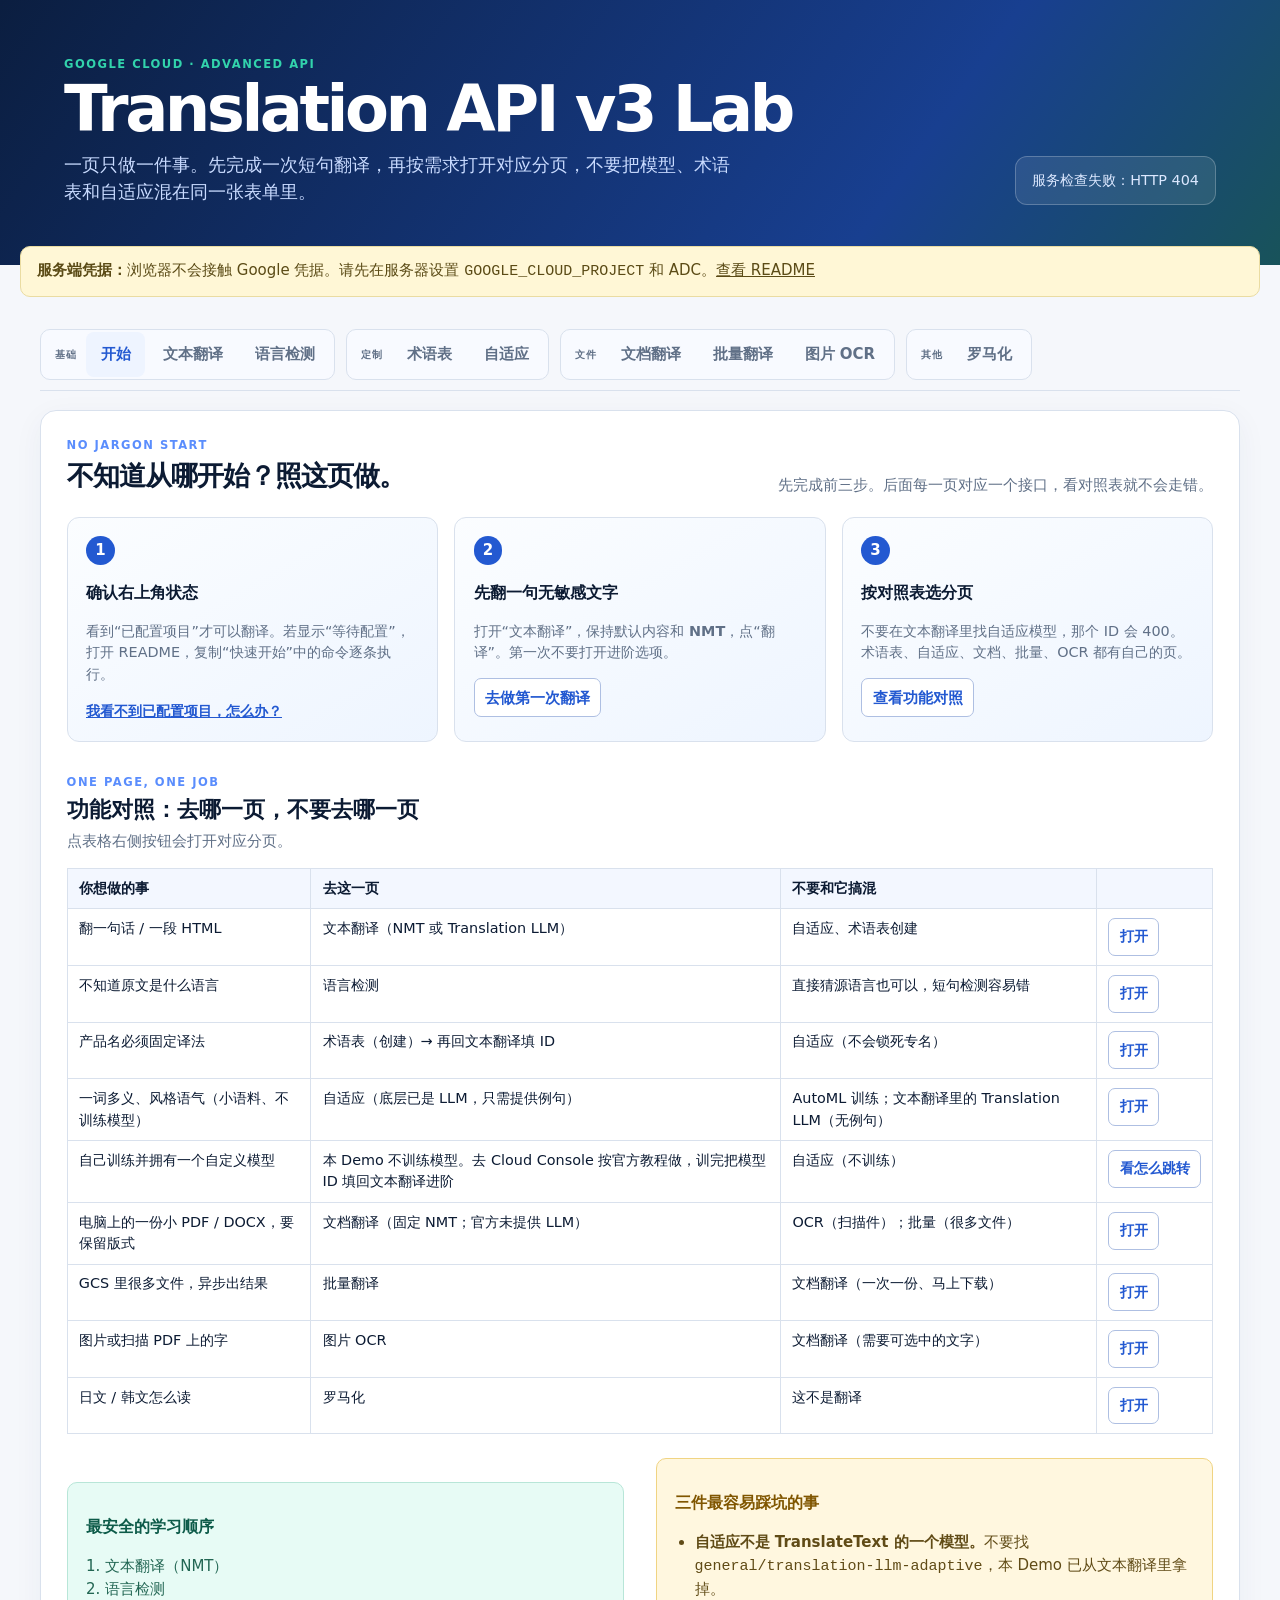
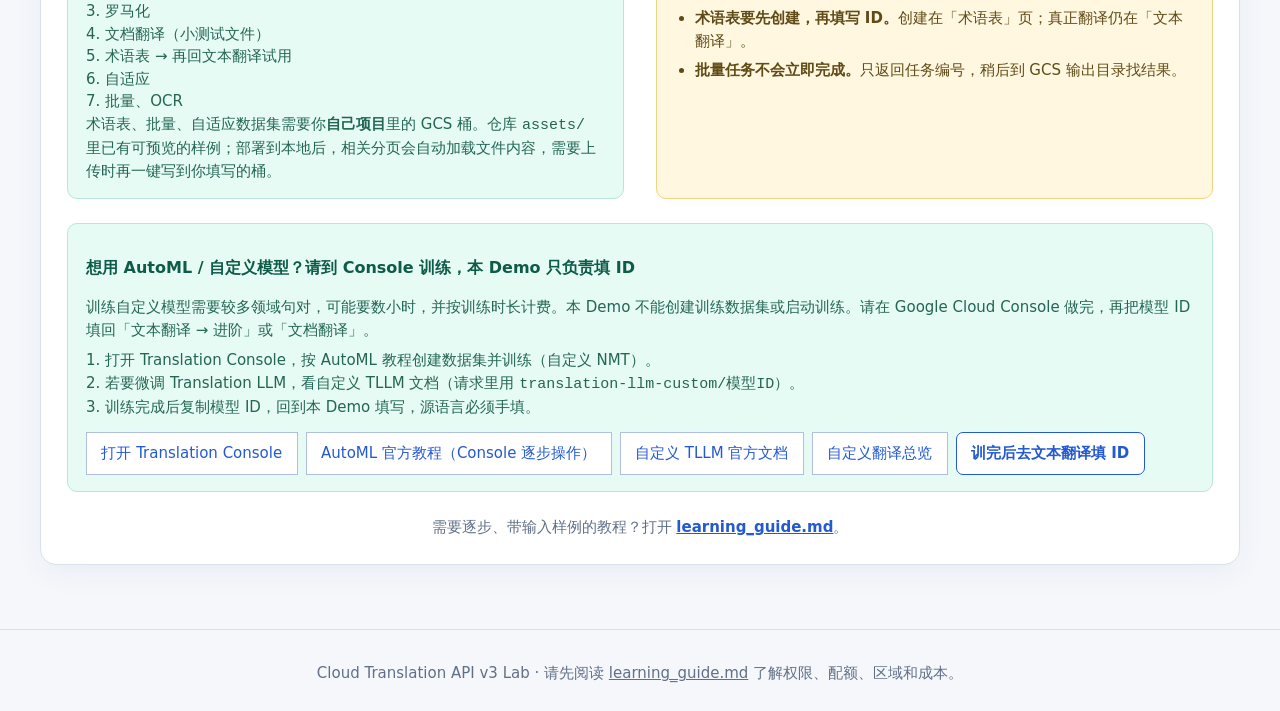
==== commit ef492a28: "Ship local sample assets with in-app preview and one-click upload to the user's own GCS bucket. Cust" ====
--- a/static/index.html
+++ b/static/index.html
@@ -8,94 +8,313 @@
 </head>
 <body>
   <header class="hero">
-    <div><p class="eyebrow">GOOGLE CLOUD · ADVANCED API</p><h1>Translation API v3 Lab</h1><p class="lede">不用先懂 API：先完成一次短句翻译，再按工作场景选择术语表、文档、批量或自适应翻译。</p></div>
+    <div><p class="eyebrow">GOOGLE CLOUD · ADVANCED API</p><h1>Translation API v3 Lab</h1><p class="lede">一页只做一件事。先完成一次短句翻译，再按需求打开对应分页，不要把模型、术语表和自适应混在同一张表单里。</p></div>
     <div class="health" id="health">正在检查服务配置…</div>
   </header>
   <div class="notice"><strong>服务端凭据：</strong>浏览器不会接触 Google 凭据。请先在服务器设置 <code>GOOGLE_CLOUD_PROJECT</code> 和 ADC。<a href="https://github.com/jayson-sheyue/TranslationDemo/blob/main/README.md" target="_blank" rel="noreferrer">查看 README</a></div>
   <main>
     <nav class="tabs" aria-label="功能导航">
-      <button class="tab active" data-panel="guide">从这里开始</button><button class="tab" data-panel="text">文本翻译</button><button class="tab" data-panel="languages">检测与语言</button><button class="tab" data-panel="glossary">术语表</button><button class="tab" data-panel="batch">批量与文档</button><button class="tab" data-panel="adaptive">自适应翻译</button><button class="tab" data-panel="extensions">扩展实验</button>
+      <div class="tab-group"><span>基础</span>
+        <button class="tab active" data-panel="guide">开始</button>
+        <button class="tab" data-panel="text">文本翻译</button>
+        <button class="tab" data-panel="languages">语言检测</button>
+      </div>
+      <div class="tab-group"><span>定制</span>
+        <button class="tab" data-panel="glossary">术语表</button>
+        <button class="tab" data-panel="adaptive">自适应</button>
+      </div>
+      <div class="tab-group"><span>文件</span>
+        <button class="tab" data-panel="document">文档翻译</button>
+        <button class="tab" data-panel="batch">批量翻译</button>
+        <button class="tab" data-panel="ocr">图片 OCR</button>
+      </div>
+      <div class="tab-group"><span>其他</span>
+        <button class="tab" data-panel="romanize">罗马化</button>
+      </div>
     </nav>
 
     <section id="guide" class="panel active">
-      <div class="section-heading"><div><p class="eyebrow">NO JARGON START</p><h2>不知道从哪开始？照这页做。</h2></div><p>不用先理解 API、IAM、模型或 Cloud Storage。先完成下面的前三步，就能做第一次真实翻译。</p></div>
+      <div class="section-heading"><div><p class="eyebrow">NO JARGON START</p><h2>不知道从哪开始？照这页做。</h2></div><p>先完成前三步。后面每一页对应一个接口，看对照表就不会走错。</p></div>
       <div class="onboarding">
         <article class="step-card"><span>1</span><h3>确认右上角状态</h3><p>看到“已配置项目”才可以翻译。若显示“等待配置”，打开 README，复制“快速开始”中的命令逐条执行。</p><a href="https://github.com/jayson-sheyue/TranslationDemo/blob/main/README.md#快速开始" target="_blank" rel="noreferrer">我看不到已配置项目，怎么办？</a></article>
-        <article class="step-card"><span>2</span><h3>先翻一句无敏感文字</h3><p>点击“文本翻译”，保持默认内容和默认模型，点击“翻译”。第一次不要填术语表、模型 ID 或区域。</p><button type="button" class="link-button" data-go="text">去做第一次翻译</button></article>
-        <article class="step-card"><span>3</span><h3>结果出现后再选功能</h3><p>下面的卡片按“你想做什么”分类。标有“需要 GCS”的项目可以等基础翻译成功后再学习。</p><button type="button" class="link-button" data-scroll="choose">选择我的场景</button></article>
-      </div>
-
-      <div id="choose" class="guide-heading"><p class="eyebrow">CHOOSE BY JOB, NOT BY API NAME</p><h3>你想完成什么？</h3><p>点一张卡片，会带你到最合适的实验区。</p></div>
-      <div class="scenario-grid">
-        <button class="scenario" data-go="text"><b>聊天、评论、短句</b><span>希望马上看到译文</span><em>用：NMT 文本翻译</em></button>
-        <button class="scenario" data-go="text"><b>客服邮件、营销文案</b><span>更在意自然与质量</span><em>用：Translation LLM</em></button>
-        <button class="scenario" data-go="languages"><b>不知道原文是什么语言</b><span>来源多、语言混杂</span><em>用：语言检测</em></button>
-        <button class="scenario" data-go="glossary"><b>产品名必须固定</b><span>例如 Atlas 永远译成“阿特拉斯”</span><em>用：术语表（需要 GCS）</em></button>
-        <button class="scenario" data-go="batch"><b>翻译一份小 PDF / DOCX</b><span>希望保留原有排版</span><em>用：在线文档翻译</em></button>
-        <button class="scenario" data-go="batch"><b>一次翻很多文件</b><span>网站导出、商品资料、内容库</span><em>用：批量翻译（需要 GCS）</em></button>
-        <button class="scenario" data-go="adaptive"><b>想模仿公司的说话方式</b><span>已有人工确认的双语好句子</span><em>用：自适应翻译</em></button>
-        <button class="scenario" data-go="extensions"><b>读出日文发音或翻图片文字</b><span>这不是普通的文字翻译</span><em>用：罗马化或 OCR 扩展</em></button>
+        <article class="step-card"><span>2</span><h3>先翻一句无敏感文字</h3><p>打开“文本翻译”，保持默认内容和 <b>NMT</b>，点“翻译”。第一次不要打开进阶选项。</p><button type="button" class="link-button" data-go="text">去做第一次翻译</button></article>
+        <article class="step-card"><span>3</span><h3>按对照表选分页</h3><p>不要在文本翻译里找自适应模型，那个 ID 会 400。术语表、自适应、文档、批量、OCR 都有自己的页。</p><button type="button" class="link-button" data-scroll="choose">查看功能对照</button></article>
+      </div>
+
+      <div id="choose" class="guide-heading"><p class="eyebrow">ONE PAGE, ONE JOB</p><h3>功能对照：去哪一页，不要去哪一页</h3><p>点表格右侧按钮会打开对应分页。</p></div>
+      <div class="table-wrap">
+        <table class="feature-map">
+          <thead><tr><th>你想做的事</th><th>去这一页</th><th>不要和它搞混</th><th></th></tr></thead>
+          <tbody>
+            <tr><td>翻一句话 / 一段 HTML</td><td>文本翻译（NMT 或 Translation LLM）</td><td>自适应、术语表创建</td><td><button type="button" class="link-button" data-go="text">打开</button></td></tr>
+            <tr><td>不知道原文是什么语言</td><td>语言检测</td><td>直接猜源语言也可以，短句检测容易错</td><td><button type="button" class="link-button" data-go="languages">打开</button></td></tr>
+            <tr><td>产品名必须固定译法</td><td>术语表（创建）→ 再回文本翻译填 ID</td><td>自适应（不会锁死专名）</td><td><button type="button" class="link-button" data-go="glossary">打开</button></td></tr>
+            <tr><td>一词多义、风格语气（小语料、不训练模型）</td><td>自适应（底层已是 LLM，只需提供例句）</td><td>AutoML 训练；文本翻译里的 Translation LLM（无例句）</td><td><button type="button" class="link-button" data-go="adaptive">打开</button></td></tr>
+            <tr><td>自己训练并拥有一个自定义模型</td><td>本 Demo 不训练模型。去 Cloud Console 按官方教程做，训完把模型 ID 填回文本翻译进阶</td><td>自适应（不训练）</td><td><button type="button" class="link-button" data-scroll="automl-guide">看怎么跳转</button></td></tr>
+            <tr><td>电脑上的一份小 PDF / DOCX，要保留版式</td><td>文档翻译（固定 NMT；官方未提供 LLM）</td><td>OCR（扫描件）；批量（很多文件）</td><td><button type="button" class="link-button" data-go="document">打开</button></td></tr>
+            <tr><td>GCS 里很多文件，异步出结果</td><td>批量翻译</td><td>文档翻译（一次一份、马上下载）</td><td><button type="button" class="link-button" data-go="batch">打开</button></td></tr>
+            <tr><td>图片或扫描 PDF 上的字</td><td>图片 OCR</td><td>文档翻译（需要可选中的文字）</td><td><button type="button" class="link-button" data-go="ocr">打开</button></td></tr>
+            <tr><td>日文 / 韩文怎么读</td><td>罗马化</td><td>这不是翻译</td><td><button type="button" class="link-button" data-go="romanize">打开</button></td></tr>
+          </tbody>
+        </table>
       </div>
 
       <div class="split guide-bottom">
-        <article class="callout"><h3>最安全的学习顺序</h3><ol><li>文本翻译（无敏感短句）</li><li>检测语言和支持语言</li><li>罗马化</li><li>在线文档翻译（小测试文件）</li><li>术语表、批量、自适应翻译</li></ol><p>最后三项会用到 GCS：可以把它理解为 Google Cloud 的网盘。完全不会也没关系，学习指南有单独教程。</p></article>
-        <article class="warning-card"><h3>三件最容易踩坑的事</h3><ul><li><b>不是所有模型支持所有语言。</b>先在“检测与语言”查清楚。</li><li><b>术语表和数据集有区域。</b>不确定时先使用 <code>us-central1</code>。</li><li><b>批量任务不会立即完成。</b>它会返回任务编号，稍后到 GCS 输出目录找结果。</li></ul></article>
-      </div>
+        <article class="callout"><h3>最安全的学习顺序</h3><ol><li>文本翻译（NMT）</li><li>语言检测</li><li>罗马化</li><li>文档翻译（小测试文件）</li><li>术语表 → 再回文本翻译试用</li><li>自适应</li><li>批量、OCR</li></ol><p>术语表、批量、自适应数据集需要你<strong>自己项目</strong>里的 GCS 桶。仓库 <code>assets/</code> 里已有可预览的样例；部署到本地后，相关分页会自动加载文件内容，需要上传时再一键写到你填写的桶。</p></article>
+        <article class="warning-card"><h3>三件最容易踩坑的事</h3><ul><li><b>自适应不是 TranslateText 的一个模型。</b>不要找 <code>general/translation-llm-adaptive</code>，本 Demo 已从文本翻译里拿掉。</li><li><b>术语表要先创建，再填写 ID。</b>创建在「术语表」页；真正翻译仍在「文本翻译」。</li><li><b>批量任务不会立即完成。</b>只返回任务编号，稍后到 GCS 输出目录找结果。</li></ul></article>
+      </div>
+      <article id="automl-guide" class="callout">
+        <h3>想用 AutoML / 自定义模型？请到 Console 训练，本 Demo 只负责填 ID</h3>
+        <p>训练自定义模型需要较多领域句对，可能要数小时，并按训练时长计费。本 Demo 不能创建训练数据集或启动训练。请在 Google Cloud Console 做完，再把模型 ID 填回「文本翻译 → 进阶」或「文档翻译」。</p>
+        <ol>
+          <li>打开 Translation Console，按 AutoML 教程创建数据集并训练（自定义 NMT）。</li>
+          <li>若要微调 Translation LLM，看自定义 TLLM 文档（请求里用 <code>translation-llm-custom/模型ID</code>）。</li>
+          <li>训练完成后复制模型 ID，回到本 Demo 填写，源语言必须手填。</li>
+        </ol>
+        <div class="next-steps">
+          <a class="link-button" href="https://console.cloud.google.com/translation" target="_blank" rel="noreferrer">打开 Translation Console</a>
+          <a class="link-button" href="https://cloud.google.com/translate/docs/advanced/custom-translation-quickstart?hl=zh-cn" target="_blank" rel="noreferrer">AutoML 官方教程（Console 逐步操作）</a>
+          <a class="link-button" href="https://cloud.google.com/translate/docs/advanced/custom-tllm-models?hl=zh-cn" target="_blank" rel="noreferrer">自定义 TLLM 官方文档</a>
+          <a class="link-button" href="https://cloud.google.com/translate/docs/advanced/custom-translations?hl=zh-cn" target="_blank" rel="noreferrer">自定义翻译总览</a>
+          <button type="button" class="secondary" data-go="text">训完后去文本翻译填 ID</button>
+        </div>
+      </article>
       <p class="help-footer">需要逐步、带输入样例的教程？打开 <a href="https://github.com/jayson-sheyue/TranslationDemo/blob/main/learning_guide.md" target="_blank" rel="noreferrer">learning_guide.md</a>。</p>
     </section>
 
     <section id="text" class="panel">
-      <div class="section-heading"><div><p class="eyebrow">SYNCHRONOUS</p><h2>TranslateText</h2></div><p>支持纯文本 / HTML、自动检测源语言、NMT、Translation LLM、Adaptive LLM、AutoML 自定义模型、术语表与标签。</p></div>
-      <article class="howto"><h3>第一次怎么做（20 秒）</h3><ol><li>“待翻译内容”输入一句无敏感测试文字；每一行会单独翻译。</li><li>源语言不知道就留空；目标语言先保留 <code>zh-CN</code>。</li><li>模型先选 <b>general/nmt</b>，点“翻译”。</li></ol><p><b>什么时候换模型？</b>聊天、按钮、短内容选 NMT；正式文案、客服回复、重质量内容再试 Translation LLM。用同一句话对比后决定，不要盲目选择更贵模型。</p></article>
+      <div class="section-heading"><div><p class="eyebrow">TRANSLATETEXT</p><h2>文本翻译</h2></div><p>接口：<code>TranslateText</code>。只翻屏幕上的短文本。本页模型只有 NMT 和 Translation LLM。</p></div>
+      <p class="not-this"><b>本页不是：</b>自适应翻译、术语表创建、文档 / 批量 / OCR。那些都有单独分页。</p>
+      <article class="howto"><h3>第一次怎么做</h3><ol><li>用默认英文短句即可；每一行会单独翻译。</li><li>源语言不知道就留空；目标语言先保留 <code>zh-CN</code>。</li><li>模型先选 <b>NMT</b>，点“翻译”。要更自然再改选 Translation LLM，用同一句话对比。</li><li>HTML 样例来自仓库 <code>assets/text/html-sample.html</code>，点按钮即可填入。</li></ol></article>
+      <div class="asset-library compact" id="text-assets"></div>
       <form id="translate-form" class="grid-form">
         <label class="wide">待翻译内容（每行作为一个 <code>contents</code> 项）<textarea name="contents" rows="7">Hello, Cloud Translation API!
 Our product name is Atlas.</textarea></label>
-        <label>源语言（留空自动检测）<input name="source_language_code" placeholder="en" /></label>
+        <label>源语言（留空可自动检测）<input name="source_language_code" placeholder="例如 en" /></label>
         <label>目标语言<input name="target_language_code" value="zh-CN" required /></label>
         <label>MIME 类型<select name="mime_type"><option value="text/plain">text/plain</option><option value="text/html">text/html</option></select></label>
-        <label>模型<select name="model"><option value="general/nmt">general/nmt · 低延迟</option><option value="general/translation-llm">general/translation-llm · 最高质量</option><option value="general/translation-llm-adaptive">general/translation-llm-adaptive · 参考数据</option><option value="default">服务默认</option></select></label>
-        <label>自定义模型 ID（覆盖上项）<input name="custom_model_id" placeholder="your-automl-model-id" /></label>
-        <label>术语表 ID（可选）<input name="glossary_id" placeholder="product-terms" /></label>
-        <label>位置（可选）<input name="location" placeholder="us-central1" /></label>
-        <label class="wide">标签（可选 JSON，用于结算归因）<input name="labels" value='{"demo":"v3-lab"}' /></label>
+        <label>模型<select name="model"><option value="general/nmt">NMT · 低延迟</option><option value="general/translation-llm">Translation LLM · 更高质量</option><option value="default">服务默认（NMT）</option></select></label>
+        <details class="advanced">
+          <summary>进阶：已创建的术语表、已训练的自定义模型、结算标签</summary>
+          <div class="grid-form">
+            <label>术语表 ID（先到「术语表」页创建）<input name="glossary_id" placeholder="product-terms" /></label>
+            <label>位置（须与术语表同一区域）<input name="location" placeholder="us-central1" /></label>
+            <label>自定义 AutoML / 自定义 TLLM 模型 ID（须先在 Console 训练完成）<input name="custom_model_id" placeholder="your-automl-model-id" /></label>
+            <label class="wide">结算标签（JSON，不影响译文）<input name="labels" value='{"demo":"v3-lab"}' /></label>
+          </div>
+          <p class="small">使用术语表或自定义模型时必须亲手填写源语言，例如 <code>en</code>。占位符不会自动提交。本 Demo <b>不会训练</b> AutoML / 自定义 TLLM，请到 Console 完成后再把模型 ID 填在上面。</p>
+          <div class="next-steps">
+            <a class="link-button" href="https://console.cloud.google.com/translation" target="_blank" rel="noreferrer">打开 Translation Console</a>
+            <a class="link-button" href="https://cloud.google.com/translate/docs/advanced/custom-translation-quickstart?hl=zh-cn" target="_blank" rel="noreferrer">AutoML 官方教程</a>
+            <a class="link-button" href="https://cloud.google.com/translate/docs/advanced/custom-tllm-models?hl=zh-cn" target="_blank" rel="noreferrer">自定义 TLLM 文档</a>
+          </div>
+        </details>
         <div class="wide actions"><button>翻译</button><button type="button" class="secondary" id="html-sample">填入 HTML 样例</button></div>
       </form>
       <pre class="result" id="translate-result">结果将在这里显示。</pre>
+      <p class="next-label">走错页了？</p>
+      <div class="next-steps">
+        <button type="button" class="secondary" data-go="glossary">要锁产品名 → 术语表</button>
+        <button type="button" class="secondary" data-go="adaptive">要带参考句 → 自适应</button>
+        <button type="button" class="secondary" data-go="document">要翻 PDF → 文档翻译</button>
+        <button type="button" class="secondary" data-scroll="automl-guide">要训练自己的模型 → AutoML 教程</button>
+      </div>
     </section>
 
     <section id="languages" class="panel">
-      <div class="split"><div><div class="section-heading"><div><p class="eyebrow">DISCOVER</p><h2>DetectLanguage</h2></div></div>
-        <article class="howto compact"><p><b>先检测、后翻译：</b>适用于你真的不知道原文语言的情况。短句容易猜错；若你知道原文是英文，在文本翻译直接填写 <code>en</code> 会更可靠。</p></article>
-        <form id="detect-form"><label>输入文字<textarea name="content" rows="5">Bonjour tout le monde</textarea></label><label>MIME 类型<select name="mime_type"><option>text/plain</option><option>text/html</option></select></label><button>检测语言</button></form><pre class="result" id="detect-result">置信度与候选语言会显示在这里。</pre></div>
-        <div><div class="section-heading"><div><p class="eyebrow">CATALOG</p><h2>GetSupportedLanguages</h2></div></div>
-        <form id="languages-form"><label>显示语言<input name="display_language_code" value="zh-CN" /></label><label>模型<select name="model"><option value="general/nmt">general/nmt</option><option value="general/translation-llm">general/translation-llm</option></select></label><button>列出支持语言</button></form><pre class="result scroll" id="languages-result">按所选模型列出语言与方向支持情况。</pre></div></div>
+      <div class="section-heading"><div><p class="eyebrow">DETECT + CATALOG</p><h2>语言检测</h2></div><p>两个独立接口：检测这段字是什么语言；查询 NMT 支持哪些语言。Translation LLM 的语言请看官方表，不要用第二个接口查。</p></div>
+      <p class="not-this"><b>本页不是翻译。</b>检测完请回到「文本翻译」填写源语言。</p>
+      <div class="split">
+        <div>
+          <h3>1. DetectLanguage</h3>
+          <article class="howto compact"><p>只在你真的不知道原文语言时使用。短句容易猜错；若已知是英文，直接在文本翻译填 <code>en</code>。</p></article>
+          <form id="detect-form"><label>输入文字<textarea name="content" rows="5">Bonjour tout le monde</textarea></label><label>MIME 类型<select name="mime_type"><option>text/plain</option><option>text/html</option></select></label><button>检测语言</button></form>
+          <pre class="result" id="detect-result">置信度与候选语言会显示在这里。</pre>
+        </div>
+        <div>
+          <h3>2. GetSupportedLanguages</h3>
+          <article class="howto compact"><p>这个接口<b>只支持 NMT / AutoML</b>。用它查 Translation LLM 会 501，本页已不再提供该选项。</p></article>
+          <form id="languages-form"><label>显示语言<input name="display_language_code" value="zh-CN" /></label><input type="hidden" name="model" value="general/nmt" /><div class="actions"><button type="submit" id="languages-submit">列出 NMT 支持语言</button><a class="link-button" href="https://cloud.google.com/translate/docs/languages#translation-llm_supported_languages" target="_blank" rel="noreferrer">打开 Translation LLM 官方语言表</a></div></form>
+          <pre class="result scroll" id="languages-result">点击按钮后，API 会返回 NMT 支持的语言与方向。</pre>
+        </div>
+      </div>
     </section>
 
     <section id="glossary" class="panel">
-      <div class="section-heading"><div><p class="eyebrow">DOMAIN CONTROL</p><h2>Glossary</h2></div><p>术语表来自 Cloud Storage 的 CSV/TSV/TMX；创建和删除均为长时间运行任务。翻译时在「文本翻译」填入术语表 ID。</p></div>
-      <article class="howto"><h3>术语表适合什么、不适合什么？</h3><p><b>适合：</b>产品名、品牌、岗位名、行业专有词，例如让 <code>Atlas</code> 始终译为“阿特拉斯”。<br/><b>不适合：</b>想“自动改好整段翻译”。它不是通用纠错工具。</p><ol><li>先在 GCS 上传 CSV、TSV 或 TMX 文件，例如一行 <code>Atlas,阿特拉斯</code>。</li><li>把文件地址填入下方，例如 <code>gs://my-bucket/terms.csv</code>。</li><li>创建成功后，在“文本翻译”填写同一个术语表 ID。</li></ol><p>没有 GCS？先跳过本页，基础翻译完全不受影响。</p></article>
-      <div class="split"><form id="glossary-form"><label>术语表 ID<input name="glossary_id" value="product-terms" required /></label><label>输入文件（GCS）<input name="input_uri" placeholder="gs://bucket/glossary.csv" required /></label><label>语言代码（逗号分隔）<input name="language_codes" value="en,zh-CN" required /></label><label>位置<input name="location" value="us-central1" /></label><button>创建术语表</button></form><div><div class="actions"><button id="list-glossaries" type="button">刷新术语表</button></div><pre class="result scroll" id="glossary-result">术语表清单将显示在这里。</pre><p class="small">停止词提示：单独的 <code>the</code>、<code>and</code> 等无效搜索字词会被 Glossary 忽略。</p></div></div><form id="stopword-form" class="inline-form"><label>停止词预检（逗号分隔）<input name="terms" value="Atlas,the,terms and conditions,and" /></label><button>检查通用停止词</button></form><pre class="result" id="stopword-result">这是本地预检；完整的语言专属列表以官方文档为准。</pre>
+      <div class="section-heading"><div><p class="eyebrow">GLOSSARY</p><h2>术语表</h2></div><p>本页只负责<b>创建和查看</b>术语表。真正翻译时，回到「文本翻译」，打开进阶选项，填同一个 ID。</p></div>
+      <p class="not-this"><b>本页不会输出译文。</b>它也不是自适应：术语表按精确匹配锁词，不会改整段语气。</p>
+      <article class="howto"><h3>适合什么</h3><p><b>适合：</b>产品名、品牌、岗位名，例如让 <code>Atlas</code> 始终译为指定中文。<br/><b>不适合：</b>想自动改好整段翻译，或一词多义的语境选择（那是自适应）。</p><ol><li>先看下方预览，对照仓库 <code>assets/glossary/product-terms.csv</code> 了解表头和词条该怎么写。</li><li>填写<strong>你自己项目</strong>里的 GCS 桶名，一键上传样例，或上传你自己的 CSV/TSV/TMX。</li><li>用填好的 <code>gs://</code> 地址创建术语表，区域建议 <code>us-central1</code>。</li><li>创建是后台任务；刷新清单看到 ID 后，再去文本翻译填写。</li></ol></article>
+      <div class="gcs-bar"><label>你的 GCS 桶名（不含 gs://）<input class="gcs-bucket" placeholder="your-bucket" autocomplete="off" /></label><p class="small">只填你能读写的桶。部署到客户环境后访问不了别人的内部测试桶；浏览器会记住这个名字。</p></div>
+      <div class="asset-library" id="glossary-assets"></div>
+      <form id="glossary-own-upload" class="own-upload">
+        <h3>上传自己的术语表文件</h3>
+        <div class="grid-form">
+          <label>本地 CSV / TSV / TMX<input name="file" type="file" accept=".csv,.tsv,.tmx,text/csv,text/tab-separated-values" required /></label>
+          <label class="wide">目标 GCS URI<input name="destination_uri" class="gcs-dest" data-gcs-object="glossary/custom-terms.csv" placeholder="gs://your-bucket/glossary/custom-terms.csv" required /></label>
+        </div>
+        <label class="check"><input name="strip_glossary_description" type="checkbox" value="true" checked /> CSV 若含 <code>description</code> 预览列，上传前自动去掉，避免被当成第三种语言</label>
+        <button type="submit">上传到我的 GCS</button>
+        <pre class="result" id="glossary-upload-result">选择文件后上传到你填写的 gs:// 地址；成功后会回填「创建术语表」的输入文件。</pre>
+      </form>
+      <div class="split"><form id="glossary-form"><label>术语表 ID<input name="glossary_id" value="product-terms" required /></label><label>输入文件（GCS）<input name="input_uri" data-fill-gcs="glossary/product-terms.csv" placeholder="gs://your-bucket/glossary/product-terms.csv" required /></label><label>语言代码（逗号分隔）<input name="language_codes" value="en,zh-CN" required /></label><label>位置<input name="location" value="us-central1" /></label><button>创建术语表</button></form><div><div class="actions"><button id="list-glossaries" type="button">刷新术语表</button><button type="button" class="secondary" data-go="text">去文本翻译试用</button></div><pre class="result scroll" id="glossary-result">术语表清单将显示在这里。</pre><p class="small">刷新列出的是该<strong>区域下项目里已有的全部术语表</strong>。创建是后台任务，稍后再刷新才能看到新 ID。</p></div></div>
+      <form id="stopword-form" class="inline-form"><label>停止词预检（逗号分隔，不会读取你的 GCS 文件）<input name="terms" value="Atlas,the,terms and conditions,and" /></label><button>检查通用停止词</button></form>
+      <pre class="result" id="stopword-result">这是本地预检，只检查你在这个输入框里填的词。</pre>
+    </section>
+
+    <section id="adaptive" class="panel">
+      <div class="section-heading"><div><p class="eyebrow">ADAPTIVE TRANSLATION · LLM</p><h2>自适应翻译</h2></div><p>官方「自定义翻译」里的第二种方案：用 Google 的 Translation LLM，加上你的少量例句。不训练、不维护模型，所以本页没有 NMT/LLM 下拉框。</p></div>
+      <p class="not-this"><b>本页不是 AutoML。</b>AutoML 要先在 Cloud Console 训练出模型 ID，再去「文本翻译」进阶填写。本页也不是术语表（锁产品名请去那一页）。没有大批训练集时，先用本页自适应即可。</p>
+      <article class="howto"><h3>和官方文档怎么对应</h3><p>Cloud Translation 的自定义翻译是<strong>产品</strong>，不是再选一次模型：</p><ul><li><b>AutoML Translation / 自定义 TLLM：</b>导入大批语料，训练一个归你所有的模型。本 Demo 不包含训练。请打开 <a href="https://cloud.google.com/translate/docs/advanced/custom-translation-quickstart?hl=zh-cn" target="_blank" rel="noreferrer">AutoML 官方教程</a> 或 <a href="https://console.cloud.google.com/translation" target="_blank" rel="noreferrer">Translation Console</a>，训完把模型 ID 填回文本翻译进阶。</li><li><b>自适应翻译（本页）：</b>底层已经是 LLM。你只要提供人工确认的双语例句，服务用这些例子定制这一次（或这个数据集）的译文。适合风格、语气、语态，以及小语料。按输入 + 输出字符计费，通常比普通 Translation LLM 更贵。</li></ul><p>普通 Translation LLM（不带例句）在「文本翻译」页选模型即可。本页要提供的是<strong>例句</strong>，提供方式只有两种：请求内直接带句对，或先做成数据集反复用。</p></article>
+
+      <div class="adaptive-paths">
+        <article class="path-card recommended">
+          <p class="badge">路径 A · 先做这个</p>
+          <h3>带几句参考，马上翻译</h3>
+          <p class="small">最多 5 对。只影响这一次请求。要看出差别请用一词多义的句子。结果里对比 <code>translations</code> 和 <code>nmt_baseline</code>。</p>
+          <form id="adaptive-inline-form">
+            <label>待翻译原文<textarea name="content" rows="2">Please open a ticket for this outage.</textarea></label>
+            <label>源语言<input name="source_language_code" value="en" required /></label>
+            <label>目标语言<input name="target_language_code" value="zh-CN" required /></label>
+            <label>参考句对 JSON<textarea name="reference_pairs" rows="8">[
+  {"source_sentence":"I opened a ticket yesterday.","target_sentence":"我昨天建了一张工单。"},
+  {"source_sentence":"The ticket is still open.","target_sentence":"这张工单仍未关闭。"},
+  {"source_sentence":"Close the ticket after the fix.","target_sentence":"修复后请关闭工单。"},
+  {"source_sentence":"This ticket has high priority.","target_sentence":"此工单优先级很高。"},
+  {"source_sentence":"Assign the ticket to on-call.","target_sentence":"请把工单派给值班人员。"}
+]</textarea></label>
+            <div class="actions"><button>用参考句翻译</button><button type="button" class="secondary" id="adaptive-inline-sample">填入工单示例</button><button type="button" class="secondary" id="adaptive-pr-sample">填入 PR 示例</button></div>
+          </form>
+        </article>
+        <article class="path-card">
+          <p class="badge">路径 B · 有一批语料再用</p>
+          <h3>客服文风数据集</h3>
+          <p class="small">样例在仓库 <code>assets/adaptive/support-style.tsv</code>（8 对，Tab 分隔、无表头）。部署后会自动预览；填你自己的桶名即可一键上传。</p>
+          <div class="gcs-bar compact"><label>你的 GCS 桶名<input class="gcs-bucket" placeholder="your-bucket" autocomplete="off" /></label></div>
+          <div class="asset-library" id="adaptive-assets"></div>
+          <form id="adaptive-own-upload" class="own-upload compact">
+            <h3>上传自己的句对文件</h3>
+            <label>本地 TSV / TMX<input name="file" type="file" accept=".tsv,.tmx,text/tab-separated-values" required /></label>
+            <label>目标 GCS URI<input name="destination_uri" class="gcs-dest" data-gcs-object="adaptive/custom-pairs.tsv" placeholder="gs://your-bucket/adaptive/custom-pairs.tsv" required /></label>
+            <button type="submit">上传到我的 GCS</button>
+            <pre class="result" id="adaptive-upload-result">成功后会回填第 2 步的 GCS URI。</pre>
+          </form>
+        </article>
+      </div>
+
+      <div class="guide-heading"><p class="eyebrow">DATASET FLOW</p><h3>路径 B：按顺序做，不要跳步</h3><p>数据集 ID 默认 <code>support-style</code>，改一处会同步到后面几步。</p></div>
+      <div class="dataset-flow">
+        <div class="dataset-step">
+          <form id="dataset-form">
+            <h3><span>1</span>创建空数据集</h3>
+            <div class="grid-form">
+              <label>数据集 ID<input name="dataset_id" value="support-style" required /></label>
+              <label>显示名称<input name="display_name" value="客服文风" required /></label>
+              <label>源语言<input name="source_language_code" value="en" required /></label>
+              <label>目标语言<input name="target_language_code" value="zh-CN" required /></label>
+            </div>
+            <button>创建数据集</button>
+            <p class="small">语言方向创建后不能改。</p>
+          </form>
+        </div>
+        <div class="dataset-step">
+          <form id="adaptive-file-form">
+            <h3><span>2</span>从 GCS 导入句对</h3>
+            <label>数据集 ID<input name="dataset_id" value="support-style" required /></label>
+            <label>TSV/TMX 的 GCS URI<input name="input_uri" data-fill-gcs="adaptive/support-style.tsv" placeholder="gs://your-bucket/adaptive/support-style.tsv" required /></label>
+            <button>导入句对</button>
+            <p class="small">TSV 两列，Tab 分隔，不要表头。</p>
+          </form>
+        </div>
+        <div class="dataset-step">
+          <form id="adaptive-files-form">
+            <h3><span>3</span>确认导入成功</h3>
+            <label>数据集 ID<input name="dataset_id" value="support-style" required /></label>
+            <div class="actions"><button>列出文件与句对数</button><button id="list-datasets" type="button" class="secondary">刷新全部数据集</button></div>
+            <p class="small">样例应显示约 8 条。</p>
+          </form>
+        </div>
+        <div class="dataset-step">
+          <form id="adaptive-form">
+            <h3><span>4</span>用数据集翻译</h3>
+            <label>数据集 ID<input name="dataset_id" value="support-style" required /></label>
+            <label>待翻译原文<textarea name="content" rows="5">The gateway timed out; retry succeeded.
+Please retry after a few minutes.
+A support specialist will contact you about the refund.
+Please sign in to Helios Console.</textarea></label>
+            <button>用数据集翻译</button>
+          </form>
+        </div>
+      </div>
+      <pre class="result scroll" id="adaptive-result">路径 A 和路径 B 的结果都会显示在这里。</pre>
+    </section>
+
+    <section id="document" class="panel">
+      <div class="section-heading"><div><p class="eyebrow">TRANSLATEDOCUMENT</p><h2>文档翻译</h2></div><p>接口：<code>TranslateDocument</code>。上传电脑里的一份小 PDF / DOCX / PPTX / XLSX，尽量保留版式，结果直接下载。</p></div>
+      <p class="not-this"><b>本页不能选 Translation LLM。</b>官方 <code>TranslateDocument</code> 列出的内置模型只有 <code>general/nmt</code>；另可选已训练的 AutoML 自定义模型。LLM 和自适应请用文本 / 自适应页。</p>
+      <article class="howto"><h3>怎么用</h3><ol><li>选一份无敏感信息的小测试文件。</li><li>目标语言先用 <code>zh-CN</code>。</li><li>模型保持 NMT（默认）。若你已在 Console 训练过 AutoML 模型，再填模型 ID。</li><li>点“翻译并下载”。</li></ol><p>要用术语表时，先在「术语表」页创建，并亲手填写源语言。</p></article>
+      <form id="document-form" class="grid-form">
+        <label class="wide">文档<input name="file" type="file" accept=".doc,.docx,.pdf,.ppt,.pptx,.xls,.xlsx" required /></label>
+        <label>目标语言<input name="target_language_code" value="zh-CN" required /></label>
+        <label>源语言（使用术语表或自定义模型时必填）<input name="source_language_code" placeholder="例如 en" /></label>
+        <label>模型<select name="model"><option value="general/nmt">NMT · general/nmt（本接口默认）</option></select></label>
+        <label>术语表 ID（可空）<input name="glossary_id" placeholder="product-terms" /></label>
+        <label>已训练的 AutoML 模型 ID（可空，会覆盖上项）<input name="custom_model_id" placeholder="留空即用 NMT" /></label>
+        <p class="wide small">没有模型 ID？本页不能训练。请先到 <a href="https://cloud.google.com/translate/docs/advanced/custom-translation-quickstart?hl=zh-cn" target="_blank" rel="noreferrer">AutoML 官方教程</a> 和 <a href="https://console.cloud.google.com/translation" target="_blank" rel="noreferrer">Translation Console</a> 完成训练。</p>
+        <div class="wide actions"><button>翻译并下载</button></div>
+      </form>
+      <pre class="result" id="document-result">进度和错误会显示在这里；成功时会触发下载。</pre>
+      <div class="next-steps">
+        <button type="button" class="secondary" data-go="batch">很多文件在 GCS → 批量翻译</button>
+        <button type="button" class="secondary" data-go="ocr">扫描件 / 图片 → OCR</button>
+      </div>
     </section>
 
     <section id="batch" class="panel">
-      <div class="section-heading"><div><p class="eyebrow">ASYNC + FILES</p><h2>批量文本与文档</h2></div><p>所有输入输出都在 Cloud Storage。批量文本最多 100 个文件、10 个目标语言；在线文档翻译直接返回二进制输出。</p></div>
-      <article class="howto"><h3>先选对方式，避免白忙</h3><p><b>在线文档翻译：</b>翻译你电脑里的一份小测试 PDF、DOCX、PPTX 或 XLSX，适合现在就要下载结果。<br/><b>批量翻译：</b>翻译很多文件；输入和输出都必须在 GCS。提交后只返回任务编号，稍后到 GCS 输出目录找文件。没有 GCS 就先用在线文档。</p></article>
-      <div class="triple"><form id="batch-text-form"><h3>BatchTranslateText</h3><label>输入 GCS URI<input name="input_uri" placeholder="gs://bucket/in.txt" required /></label><label>输出 GCS 前缀<input name="output_uri_prefix" placeholder="gs://bucket/out/" required /></label><label>源语言<input name="source_language_code" value="en" required /></label><label>目标语言（逗号）<input name="target_language_codes" value="zh-CN,ja" required /></label><label>MIME<select name="mime_type"><option>text/plain</option><option>text/html</option></select></label><button>提交文本任务</button><pre class="result" id="batch-text-result"></pre></form>
-      <form id="batch-document-form"><h3>BatchTranslateDocument</h3><label>输入 GCS URI / 通配符<input name="input_uri" placeholder="gs://bucket/input/*.docx" required /></label><label>输出 GCS 前缀<input name="output_uri_prefix" placeholder="gs://bucket/out/" required /></label><label>源语言（可空）<input name="source_language_code" placeholder="en" /></label><label>目标语言（逗号）<input name="target_language_codes" value="zh-CN" required /></label><button>提交文档任务</button><pre class="result" id="batch-document-result"></pre></form>
-      <form id="document-form"><h3>TranslateDocument（在线）</h3><label>文档<input name="file" type="file" accept=".doc,.docx,.pdf,.ppt,.pptx,.xls,.xlsx" required /></label><label>目标语言<input name="target_language_code" value="zh-CN" required /></label><label>源语言（可空）<input name="source_language_code" placeholder="en" /></label><label>术语表（可空）<input name="glossary_id" placeholder="product-terms" /></label><button>翻译并下载</button><pre class="result" id="document-result"></pre></form></div>
-    </section>
-
-    <section id="adaptive" class="panel">
-      <div class="section-heading"><div><p class="eyebrow">LIGHTWEIGHT CUSTOMIZATION</p><h2>Adaptive Translation</h2></div><p>用少量领域句对引导 LLM。可在 TranslateText 选择 adaptive LLM，或使用下方 Adaptive MT 数据集接口。</p></div>
-      <article class="howto"><h3>只有在你有“人工确认的双语好句子”时才用它</h3><p><b>内嵌参考句对：</b>把 1～几条好例句连同本次请求发送，适合临时试验。<br/><b>数据集：</b>把很多 TSV/TMX 对照句保存下来，反复用于固定业务，例如客服语气。</p><p>没有可靠的双语样例？先试 Translation LLM 或术语表。把机器翻译结果再作为样例，通常不会提升质量。</p></article>
-      <div class="split"><form id="dataset-form"><h3>创建 Adaptive MT 数据集</h3><label>数据集 ID（永久资源 ID）<input name="dataset_id" value="support-style" required /></label><label>显示名称<input name="display_name" value="客服文风" required /></label><label>源语言<input name="source_language_code" value="en" required /></label><label>目标语言<input name="target_language_code" value="zh-CN" required /></label><button>创建数据集</button><p class="small">创建后导入 TSV/TMX 示例句对。该操作是同步的。</p></form>
-      <form id="adaptive-form"><h3>以数据集翻译</h3><label>数据集 ID<input name="dataset_id" placeholder="support-style" required /></label><label>原文<textarea name="content" rows="3">The gateway timed out; retry succeeded.</textarea></label><label>源语言 / 目标语言由数据集决定<input value="由数据集决定" disabled /></label><button>自适应翻译</button></form></div><div class="split"><form id="adaptive-inline-form"><h3>以内嵌参考句对翻译</h3><label>原文<textarea name="content" rows="2">The gateway timed out.</textarea></label><label>源语言<input name="source_language_code" value="en" required /></label><label>目标语言<input name="target_language_code" value="zh-CN" required /></label><label>参考句对 JSON<input name="reference_pairs" value='[{"source_sentence":"gateway timeout","target_sentence":"网关超时"}]' required /></label><button>使用参考句对</button></form><form id="adaptive-file-form"><h3>导入 Adaptive MT 文件</h3><label>数据集 ID<input name="dataset_id" placeholder="support-style" required /></label><label>TSV/TMX 的 GCS URI<input name="input_uri" placeholder="gs://bucket/support.tsv" required /></label><button>导入句对</button></form></div><div class="split"><form id="adaptive-files-form"><h3>列出数据集文件</h3><label>数据集 ID<input name="dataset_id" placeholder="support-style" required /></label><button>列出文件与句对数</button><p class="small">删除指定文件的端点已提供：<code>DELETE /api/adaptive/datasets/{dataset}/files/{file}</code>。</p></form><div class="callout"><h3>何时用哪种？</h3><p>内嵌句对随请求发送，最适合即时、少量示例；数据集保留在 Cloud Translation 中，服务会自动选取相似参考句，适合可复用的领域数据。</p></div></div><div class="actions"><button id="list-datasets" type="button" class="secondary">刷新数据集</button></div><pre class="result scroll" id="adaptive-result">自适应翻译、数据集和导入文件结果显示在这里。</pre>
-    </section>
-
-    <section id="extensions" class="panel">
-      <div class="split"><div><div class="section-heading"><div><p class="eyebrow">PREVIEW</p><h2>RomanizeText</h2></div><p>把日文、韩文等非拉丁文字转换为以发音为准的拉丁文字，不等同于翻译。</p></div><form id="romanize-form"><label>原文<textarea name="contents" rows="3">こんにちは世界</textarea></label><label>源语言<input name="source_language_code" value="ja" required /></label><button>罗马化</button></form><pre class="result" id="romanize-result"></pre></div>
-      <div><div class="section-heading"><div><p class="eyebrow">HYBRID TUTORIAL</p><h2>图片 OCR + 翻译</h2></div><p>参考混合术语表教程：Cloud Vision 先提取图片文字，再交给 v3 TranslateText。需要启用 Vision API；如需术语表，请使用文字翻译实验区。</p></div><form id="image-form"><label>图片<input name="file" type="file" accept="image/*" required /></label><label>目标语言<input name="target_language_code" value="zh-CN" required /></label><button>OCR 并翻译</button></form><pre class="result" id="image-result"></pre></div></div>
-      <article class="callout"><h3>AutoML 自定义 NMT 与 Translation LLM</h3><p>在 Google Cloud 中训练 AutoML Translation 模型后，把模型 ID 填入文本翻译的「自定义模型 ID」。模型选择器同时提供 general/nmt、general/translation-llm 与 general/translation-llm-adaptive，便于按质量、延迟和领域适配对比。</p></article>
+      <div class="section-heading"><div><p class="eyebrow">BATCHTRANSLATE</p><h2>批量翻译</h2></div><p>接口：<code>BatchTranslateText</code> / <code>BatchTranslateDocument</code>。输入和输出都在 GCS。提交后只返回任务编号，不会立刻给出译文。</p></div>
+      <p class="not-this"><b>本页不是在线文档翻译。</b>电脑上只有一份小文件、想马上下载，请去「文档翻译」。</p>
+      <article class="howto"><h3>怎么用</h3><ol><li>文件必须已经在你自己的 Cloud Storage，地址以 <code>gs://</code> 开头。</li><li>可用下方仓库样例 <code>assets/batch/messages.txt</code> 一键上传，或上传自己的文件。</li><li>指定输出前缀，例如 <code>gs://your-bucket/batch/out/</code>。</li><li>提交后记下 operation 名称，稍后到 GCS 输出目录取结果。</li></ol></article>
+      <div class="gcs-bar"><label>你的 GCS 桶名（不含 gs://）<input class="gcs-bucket" placeholder="your-bucket" autocomplete="off" /></label><p class="small">输出目录也必须是这个桶（或你有写权限的另一个桶）。</p></div>
+      <div class="asset-library" id="batch-assets"></div>
+      <form id="batch-own-upload" class="own-upload">
+        <h3>上传自己的批量输入文件</h3>
+        <div class="grid-form">
+          <label>本地文本 / HTML / TSV<input name="file" type="file" accept=".txt,.html,.tsv,text/plain,text/html,text/tab-separated-values" required /></label>
+          <label class="wide">目标 GCS URI<input name="destination_uri" class="gcs-dest" data-gcs-object="batch/custom-input.txt" placeholder="gs://your-bucket/batch/custom-input.txt" required /></label>
+        </div>
+        <button type="submit">上传到我的 GCS</button>
+        <pre class="result" id="batch-upload-result">成功后会回填「批量文本」的输入 URI。</pre>
+      </form>
+      <div class="split">
+        <form id="batch-text-form"><h3>批量文本</h3><label>输入 GCS URI<input name="input_uri" data-fill-gcs="batch/messages.txt" placeholder="gs://your-bucket/batch/messages.txt" required /></label><label>输出 GCS 前缀<input name="output_uri_prefix" data-fill-gcs="batch/out/" placeholder="gs://your-bucket/batch/out/" required /></label><label>源语言<input name="source_language_code" value="en" required /></label><label>目标语言（逗号）<input name="target_language_codes" value="zh-CN,ja" required /></label><label>MIME<select name="mime_type"><option>text/plain</option><option>text/html</option></select></label><button>提交文本任务</button><pre class="result" id="batch-text-result"></pre></form>
+        <form id="batch-document-form"><h3>批量文档</h3><label>输入 GCS URI / 通配符<input name="input_uri" placeholder="gs://your-bucket/batch/input/*.docx" required /></label><label>输出 GCS 前缀<input name="output_uri_prefix" placeholder="gs://your-bucket/batch/out/" required /></label><label>源语言（可空）<input name="source_language_code" placeholder="en" /></label><label>目标语言（逗号）<input name="target_language_codes" value="zh-CN" required /></label><button>提交文档任务</button><pre class="result" id="batch-document-result"></pre></form>
+      </div>
+    </section>
+
+    <section id="ocr" class="panel">
+      <div class="section-heading"><div><p class="eyebrow">VISION + TRANSLATE</p><h2>图片 / 扫描 PDF OCR</h2></div><p>先由 Cloud Vision 读字，再交给 Translation 翻译。打开本页或做普通文本翻译时<b>不会</b>调用 Vision。</p></div>
+      <p class="not-this"><b>本页不是文档翻译。</b>PDF 本身就能选中文字时，优先用「文档翻译」保留版式。超过 5 页或 20MB 的扫描件需要 GCS 异步 OCR，本页做不了。</p>
+      <article class="howto"><h3>怎么用</h3><ol><li>上传图片，或不超过 5 页、20MB 的扫描 PDF。</li><li>需要已启用 Cloud Vision API，且当前账号有 Vision 权限。</li><li>不要上传含敏感信息的文件。</li></ol></article>
+      <form id="image-form" class="grid-form">
+        <label class="wide">图片或 PDF<input name="file" type="file" accept="image/*,.pdf,application/pdf" required /></label>
+        <label>目标语言<input name="target_language_code" value="zh-CN" required /></label>
+        <label>源语言（可空，留空自动检测）<input name="source_language_code" placeholder="en" /></label>
+        <div class="wide actions"><button>OCR 并翻译</button></div>
+      </form>
+      <pre class="result" id="image-result"></pre>
+      <div class="next-steps">
+        <button type="button" class="secondary" data-go="document">可选中文字的 PDF → 文档翻译</button>
+      </div>
+    </section>
+
+    <section id="romanize" class="panel">
+      <div class="section-heading"><div><p class="eyebrow">ROMANIZETEXT</p><h2>罗马化</h2></div><p>接口：<code>RomanizeText</code>。把日文、韩文等非拉丁文字转成按发音写的拉丁字母。</p></div>
+      <p class="not-this"><b>这不是翻译。</b>「こんにちは」罗马化是 konnichiwa，不会变成“你好”。要译文请去「文本翻译」。</p>
+      <form id="romanize-form" class="grid-form">
+        <label class="wide">原文<textarea name="contents" rows="3">こんにちは世界</textarea></label>
+        <label>源语言<input name="source_language_code" value="ja" required /></label>
+        <div class="wide actions"><button>罗马化</button></div>
+      </form>
+      <pre class="result" id="romanize-result"></pre>
     </section>
   </main>
   <footer>Cloud Translation API v3 Lab · 请先阅读 <a href="https://github.com/jayson-sheyue/TranslationDemo/blob/main/learning_guide.md" target="_blank" rel="noreferrer">learning_guide.md</a> 了解权限、配额、区域和成本。</footer>
--- a/static/styles.css
+++ b/static/styles.css
@@ -1,2 +1,23 @@
-:root{--ink:#0c1b33;--muted:#607087;--paper:#f5f7fb;--line:#d9e1ed;--blue:#2359d1;--navy:#102447;--mint:#32d3ac;--soft:#eef4ff;--danger:#b42318}*{box-sizing:border-box}body{margin:0;background:var(--paper);color:var(--ink);font:15px/1.5 Inter,ui-sans-serif,system-ui,-apple-system,"PingFang SC","Microsoft YaHei",sans-serif}.hero{background:linear-gradient(125deg,#0b1e40,#183f90 70%,#18535a);color:#fff;padding:3.5rem max(5vw,2rem) 3.75rem;display:flex;justify-content:space-between;gap:2rem;align-items:flex-end}.hero h1{font-size:clamp(2.1rem,5vw,4rem);line-height:1;margin:.25rem 0 .7rem;letter-spacing:-.055em}.lede{margin:0;max-width:42rem;color:#c9dbff;font-size:1.1rem}.eyebrow{font-size:.72rem;letter-spacing:.13em;font-weight:800;color:#5a8dfd;margin:0;text-transform:uppercase}.hero .eyebrow{color:var(--mint)}.health{max-width:24rem;background:#ffffff17;border:1px solid #ffffff3b;border-radius:12px;padding:.8rem 1rem;color:#dce8ff;font-size:.9rem}.notice{max-width:1240px;margin:-1.2rem auto 0;background:#fff7d6;border:1px solid #eadca2;border-radius:10px;padding:.75rem 1rem;color:#5b4b16}.notice a,footer a{color:inherit}main{max-width:1240px;margin:2rem auto 4rem;padding:0 1.25rem}.tabs{display:flex;gap:.35rem;overflow:auto;border-bottom:1px solid var(--line);padding-bottom:.6rem}.tab{border:0;border-radius:8px;background:transparent;color:var(--muted);font-weight:750;padding:.7rem .9rem;white-space:nowrap;cursor:pointer}.tab:hover,.tab.active{color:var(--blue);background:var(--soft)}.panel{display:none;background:#fff;border:1px solid var(--line);border-radius:16px;padding:1.6rem;margin-top:1.2rem;box-shadow:0 8px 30px #1737660d}.panel.active{display:block}.section-heading{display:flex;gap:2rem;justify-content:space-between;align-items:flex-end;margin-bottom:1.25rem}.section-heading h2{margin:.12rem 0 0;font-size:1.7rem;letter-spacing:-.035em}.section-heading>p{max-width:42rem;color:var(--muted);margin:0}.grid-form{display:grid;grid-template-columns:repeat(3,1fr);gap:1rem}.wide{grid-column:1/-1}.split{display:grid;grid-template-columns:1fr 1fr;gap:2rem}.triple{display:grid;grid-template-columns:repeat(3,1fr);gap:1.25rem}.triple form{background:#f8faff;border:1px solid var(--line);border-radius:11px;padding:1rem}h3{font-size:1rem;margin:0 0:.8rem}label{display:block;font-size:.82rem;font-weight:720;color:#34445f;margin-bottom:.8rem}input,textarea,select{display:block;width:100%;margin-top:.28rem;border:1px solid #bfcce0;border-radius:7px;padding:.62rem .68rem;font:inherit;color:var(--ink);background:#fff}textarea{resize:vertical}input:focus,textarea:focus,select:focus{outline:3px solid #cbdcff;border-color:var(--blue)}button{font:inherit;font-weight:750;color:#fff;background:var(--blue);border:1px solid var(--blue);border-radius:7px;padding:.6rem .9rem;cursor:pointer}button:hover{filter:brightness(.92)}button.secondary{color:var(--blue);background:#fff}.actions{display:flex;gap:.7rem;align-items:center;margin-top:.4rem}.result{white-space:pre-wrap;word-break:break-word;background:#0d1c35;color:#d9e7ff;border-radius:9px;padding:1rem;min-height:5rem;max-height:22rem;overflow:auto;font:12px/1.45 ui-monospace,SFMono-Regular,Menlo,monospace}.scroll{max-height:25rem}.small{font-size:.82rem;color:var(--muted)}.inline-form{display:flex;gap:1rem;align-items:flex-end;margin-top:1.25rem}.inline-form label{flex:1;margin:0}.callout{background:#e7fbf5;border:1px solid #b8e6d8;border-radius:10px;padding:1rem 1.15rem;margin-top:1.5rem}.callout h3{color:#0d5b49}.callout p{margin:0;color:#226653}footer{border-top:1px solid var(--line);padding:2rem;text-align:center;color:var(--muted)}code{font-family:ui-monospace,SFMono-Regular,Menlo,monospace}@media(max-width:820px){.hero{padding:2.5rem 1.25rem;display:block}.health{margin-top:1.4rem}.grid-form,.split,.triple{grid-template-columns:1fr}.inline-form{display:block}.inline-form label{margin-bottom:.8rem}.section-heading{display:block}.section-heading>p{margin-top:.7rem}}
-.onboarding{display:grid;grid-template-columns:repeat(3,1fr);gap:1rem}.step-card{border:1px solid var(--line);border-radius:12px;padding:1.15rem;background:linear-gradient(150deg,#fbfdff,#eef5ff)}.step-card span{display:grid;place-items:center;width:1.8rem;height:1.8rem;border-radius:50%;background:var(--blue);color:#fff;font-weight:800;margin-bottom:.6rem}.step-card p,.step-card a{color:var(--muted);font-size:.9rem}.step-card a{color:var(--blue);font-weight:700}.link-button{color:var(--blue);background:#fff;border-color:#aebfe2;padding:.45rem .65rem}.guide-heading{margin:2rem 0 1rem}.guide-heading h3{font-size:1.35rem;margin:.18rem 0}.guide-heading p:last-child{color:var(--muted);margin:.2rem 0}.scenario-grid{display:grid;grid-template-columns:repeat(4,1fr);gap:.8rem}.scenario{display:block;text-align:left;min-height:8.2rem;padding:1rem;background:#fff;color:var(--ink);border-color:var(--line)}.scenario:hover{background:var(--soft);border-color:#8cadf4}.scenario b,.scenario span,.scenario em{display:block}.scenario b{font-size:.97rem}.scenario span{font-size:.83rem;color:var(--muted);margin:.35rem 0}.scenario em{font-size:.78rem;color:var(--blue);font-style:normal}.guide-bottom{margin-top:1.5rem}.warning-card{background:#fff7df;border:1px solid #f0d483;border-radius:10px;padding:1rem 1.15rem}.warning-card h3{color:#805600}.warning-card ul{margin:.4rem 0 0;padding-left:1.2rem;color:#604b16}.warning-card li+li{margin-top:.4rem}.help-footer{margin:1.5rem 0 0;color:var(--muted);text-align:center}.help-footer a{color:var(--blue);font-weight:700}.howto{border-left:4px solid var(--blue);background:#f3f7ff;border-radius:0 10px 10px 0;padding:1rem 1.15rem;margin:0 0 1.25rem}.howto h3{color:#183d91}.howto p{color:#405473;margin:.4rem 0}.howto ol{padding-left:1.2rem;margin:.5rem 0}.howto li+li{margin-top:.25rem}.howto.compact{margin-bottom:.8rem;padding:.65rem .85rem}@media(max-width:980px){.onboarding,.scenario-grid{grid-template-columns:repeat(2,1fr)}}@media(max-width:820px){.onboarding,.scenario-grid{grid-template-columns:1fr}.guide-bottom{display:block}.guide-bottom>*+*{margin-top:1rem}}
+:root{--ink:#0c1b33;--muted:#607087;--paper:#f5f7fb;--line:#d9e1ed;--blue:#2359d1;--navy:#102447;--mint:#32d3ac;--soft:#eef4ff;--danger:#b42318}*{box-sizing:border-box}body{margin:0;background:var(--paper);color:var(--ink);font:15px/1.5 Inter,ui-sans-serif,system-ui,-apple-system,"PingFang SC","Microsoft YaHei",sans-serif}.hero{background:linear-gradient(125deg,#0b1e40,#183f90 70%,#18535a);color:#fff;padding:3.5rem max(5vw,2rem) 3.75rem;display:flex;justify-content:space-between;gap:2rem;align-items:flex-end}.hero h1{font-size:clamp(2.1rem,5vw,4rem);line-height:1;margin:.25rem 0 .7rem;letter-spacing:-.055em}.lede{margin:0;max-width:42rem;color:#c9dbff;font-size:1.1rem}.eyebrow{font-size:.72rem;letter-spacing:.13em;font-weight:800;color:#5a8dfd;margin:0;text-transform:uppercase}.hero .eyebrow{color:var(--mint)}.health{max-width:24rem;background:#ffffff17;border:1px solid #ffffff3b;border-radius:12px;padding:.8rem 1rem;color:#dce8ff;font-size:.9rem}.notice{max-width:1240px;margin:-1.2rem auto 0;background:#fff7d6;border:1px solid #eadca2;border-radius:10px;padding:.75rem 1rem;color:#5b4b16}.notice a,footer a{color:inherit}main{max-width:1240px;margin:2rem auto 4rem;padding:0 1.25rem}.tabs{display:flex;gap:.7rem;overflow:auto;border-bottom:1px solid var(--line);padding-bottom:.6rem;align-items:flex-end}.tab-group{display:flex;gap:.2rem;align-items:center;flex:0 0 auto;padding:.15rem .3rem .15rem .45rem;border:1px solid var(--line);border-radius:10px;background:#f8faff}.tab-group>span{font-size:.65rem;font-weight:800;letter-spacing:.1em;color:var(--muted);text-transform:uppercase;padding:0 .4rem;white-space:nowrap}.not-this{background:#fff4f2;border:1px solid #f0c7c0;color:#7a2e24;border-radius:10px;padding:.7rem 1rem;margin:0 0 1rem}.next-label{margin:1rem 0 .35rem;font-size:.82rem;font-weight:720;color:var(--muted)}.next-steps{display:flex;flex-wrap:wrap;gap:.5rem}.table-wrap{overflow:auto}.feature-map{width:100%;border-collapse:collapse;font-size:.9rem;background:#fff}.feature-map th,.feature-map td{border:1px solid var(--line);padding:.55rem .7rem;text-align:left;vertical-align:top}.feature-map th{background:#f3f7ff}.feature-map td:last-child{white-space:nowrap}.advanced{grid-column:1/-1;border:1px dashed #bfcce0;border-radius:10px;padding:.8rem 1rem;background:#fbfcff}.advanced summary{cursor:pointer;font-weight:750;color:#34445f}.advanced .grid-form{margin-top:.8rem}.tab{border:0;border-radius:8px;background:transparent;color:var(--muted);font-weight:750;padding:.7rem .9rem;white-space:nowrap;cursor:pointer}.tab:hover,.tab.active{color:var(--blue);background:var(--soft)}.panel{display:none;background:#fff;border:1px solid var(--line);border-radius:16px;padding:1.6rem;margin-top:1.2rem;box-shadow:0 8px 30px #1737660d}.panel.active{display:block}.section-heading{display:flex;gap:2rem;justify-content:space-between;align-items:flex-end;margin-bottom:1.25rem}.section-heading h2{margin:.12rem 0 0;font-size:1.7rem;letter-spacing:-.035em}.section-heading>p{max-width:42rem;color:var(--muted);margin:0}.grid-form{display:grid;grid-template-columns:repeat(3,1fr);gap:1rem}.wide{grid-column:1/-1}.split{display:grid;grid-template-columns:1fr 1fr;gap:2rem}.triple{display:grid;grid-template-columns:repeat(3,1fr);gap:1.25rem}.split>form{background:#f8faff;border:1px solid var(--line);border-radius:11px;padding:1rem}h3{font-size:1rem;margin:0 0:.8rem}label{display:block;font-size:.82rem;font-weight:720;color:#34445f;margin-bottom:.8rem}input,textarea,select{display:block;width:100%;margin-top:.28rem;border:1px solid #bfcce0;border-radius:7px;padding:.62rem .68rem;font:inherit;color:var(--ink);background:#fff}textarea{resize:vertical}input:focus,textarea:focus,select:focus{outline:3px solid #cbdcff;border-color:var(--blue)}button{font:inherit;font-weight:750;color:#fff;background:var(--blue);border:1px solid var(--blue);border-radius:7px;padding:.6rem .9rem;cursor:pointer}button:hover{filter:brightness(.92)}button.secondary{color:var(--blue);background:#fff}.actions{display:flex;gap:.7rem;align-items:center;margin-top:.4rem}.result{white-space:pre-wrap;word-break:break-word;background:#0d1c35;color:#d9e7ff;border-radius:9px;padding:1rem;min-height:5rem;max-height:22rem;overflow:auto;font:12px/1.45 ui-monospace,SFMono-Regular,Menlo,monospace}.scroll{max-height:25rem}.small{font-size:.82rem;color:var(--muted)}.inline-form{display:flex;gap:1rem;align-items:flex-end;margin-top:1.25rem}.inline-form label{flex:1;margin:0}.callout{background:#e7fbf5;border:1px solid #b8e6d8;border-radius:10px;padding:1rem 1.15rem;margin-top:1.5rem}.callout h3{color:#0d5b49}.callout p{margin:0;color:#226653}.callout ol{margin:.5rem 0 0;padding-left:1.2rem;color:#226653}.callout .next-steps{margin-top:.8rem}footer{border-top:1px solid var(--line);padding:2rem;text-align:center;color:var(--muted)}code{font-family:ui-monospace,SFMono-Regular,Menlo,monospace}@media(max-width:820px){.hero{padding:2.5rem 1.25rem;display:block}.health{margin-top:1.4rem}.grid-form,.split,.triple{grid-template-columns:1fr}.inline-form{display:block}.inline-form label{margin-bottom:.8rem}.section-heading{display:block}.section-heading>p{margin-top:.7rem}}
+.onboarding{display:grid;grid-template-columns:repeat(3,1fr);gap:1rem}.step-card{border:1px solid var(--line);border-radius:12px;padding:1.15rem;background:linear-gradient(150deg,#fbfdff,#eef5ff)}.step-card span{display:grid;place-items:center;width:1.8rem;height:1.8rem;border-radius:50%;background:var(--blue);color:#fff;font-weight:800;margin-bottom:.6rem}.step-card p,.step-card a{color:var(--muted);font-size:.9rem}.step-card a{color:var(--blue);font-weight:700}.link-button{color:var(--blue);background:#fff;border-color:#aebfe2;padding:.45rem .65rem}a.link-button{display:inline-block;text-decoration:none;border:1px solid #aebfe2;padding:.6rem .9rem}button:disabled{opacity:.55;cursor:not-allowed;filter:none}.guide-heading{margin:2rem 0 1rem}.guide-heading h3{font-size:1.35rem;margin:.18rem 0}.guide-heading p:last-child{color:var(--muted);margin:.2rem 0}.scenario-grid{display:grid;grid-template-columns:repeat(4,1fr);gap:.8rem}.scenario{display:block;text-align:left;min-height:8.2rem;padding:1rem;background:#fff;color:var(--ink);border-color:var(--line)}.scenario:hover{background:var(--soft);border-color:#8cadf4}.scenario b,.scenario span,.scenario em{display:block}.scenario b{font-size:.97rem}.scenario span{font-size:.83rem;color:var(--muted);margin:.35rem 0}.scenario em{font-size:.78rem;color:var(--blue);font-style:normal}.guide-bottom{margin-top:1.5rem}.warning-card{background:#fff7df;border:1px solid #f0d483;border-radius:10px;padding:1rem 1.15rem}.warning-card h3{color:#805600}.warning-card ul{margin:.4rem 0 0;padding-left:1.2rem;color:#604b16}.warning-card li+li{margin-top:.4rem}.help-footer{margin:1.5rem 0 0;color:var(--muted);text-align:center}.help-footer a{color:var(--blue);font-weight:700}.howto{border-left:4px solid var(--blue);background:#f3f7ff;border-radius:0 10px 10px 0;padding:1rem 1.15rem;margin:0 0 1.25rem}.howto h3{color:#183d91}.howto p{color:#405473;margin:.4rem 0}.howto ol,.howto ul{padding-left:1.2rem;margin:.5rem 0}.howto li+li{margin-top:.25rem}.howto.compact{margin-bottom:.8rem;padding:.65rem .85rem}.adaptive-paths{display:grid;grid-template-columns:1.2fr .8fr;gap:1.1rem;align-items:stretch}.path-card{border:1px solid var(--line);border-radius:14px;padding:1.15rem 1.2rem;background:#f8faff}.path-card.recommended{border-color:#8cadf4;background:linear-gradient(160deg,#fbfdff,#eef5ff);box-shadow:0 10px 28px #17376612}.path-card .badge{display:inline-block;margin:0 0 .55rem;padding:.2rem .55rem;border-radius:999px;background:var(--soft);color:var(--blue);font-size:.72rem;font-weight:800;letter-spacing:.04em}.path-card.recommended .badge{background:var(--blue);color:#fff}.path-card h3{margin-bottom:.35rem}.path-card ol{padding-left:1.15rem;margin:.6rem 0}.path-card ol li+li{margin-top:.35rem}.dataset-flow{display:grid;grid-template-columns:1fr 1fr;gap:1rem}.dataset-step{border:1px solid var(--line);border-radius:14px;padding:1.1rem 1.15rem;background:#fbfcff}.dataset-step h3{display:flex;align-items:center;gap:.55rem;font-size:1.02rem}.dataset-step h3 span{display:grid;place-items:center;width:1.7rem;height:1.7rem;border-radius:50%;background:var(--blue);color:#fff;font-size:.85rem;flex-shrink:0}.dataset-step .grid-form{grid-template-columns:1fr 1fr}.dataset-step .small{margin:.7rem 0 0}#adaptive .result{margin-top:1.1rem}
+.gcs-bar{display:flex;gap:1rem;align-items:flex-end;flex-wrap:wrap;margin:0 0 1rem;padding:1rem 1.1rem;background:#f8faff;border:1px solid var(--line);border-radius:12px}
+.gcs-bar label{flex:1;min-width:16rem;margin:0}
+.gcs-bar p{flex:1 1 16rem;margin:0}
+.gcs-bar.compact{padding:.75rem .9rem;margin:.8rem 0}
+.asset-library{display:grid;grid-template-columns:repeat(2,1fr);gap:1rem;margin:0 0 1.25rem}
+.asset-library.compact{grid-template-columns:1fr;margin:0 0 1rem}
+.asset-card{border:1px solid var(--line);border-radius:12px;padding:1rem 1.1rem;background:#fbfcff}
+.asset-card-head{display:flex;justify-content:space-between;gap:.8rem;align-items:baseline;flex-wrap:wrap}
+.asset-card-head h3{margin:0}
+.asset-card-head code{font-size:.78rem;color:var(--muted)}
+.asset-preview{max-height:12rem;margin:.6rem 0;padding:.75rem .85rem;background:#0d1c35;color:#d9e7ff;border-radius:8px;overflow:auto;font:12px/1.45 ui-monospace,SFMono-Regular,Menlo,monospace;white-space:pre-wrap}
+.asset-table{width:100%;border-collapse:collapse;font-size:.82rem;background:#fff;margin:.6rem 0}
+.asset-table th,.asset-table td{border:1px solid var(--line);padding:.4rem .55rem;text-align:left;vertical-align:top}
+.asset-table th{background:#f3f7ff}
+.asset-card .asset-status{margin:.7rem 0 0;min-height:0;max-height:10rem}
+.own-upload{border:1px dashed #bfcce0;border-radius:12px;padding:1rem 1.1rem;margin:0 0 1.25rem;background:#fff}
+.own-upload.compact{margin:.9rem 0 0}
+.own-upload h3{margin-bottom:.7rem}
+.own-upload .result{margin-top:.8rem;min-height:3.5rem}
+label.check{display:flex;gap:.5rem;align-items:flex-start;font-weight:600;color:#34445f;margin:.2rem 0 .8rem}
+label.check input{width:auto;margin:.2rem 0 0}@media(max-width:980px){.onboarding,.scenario-grid,.adaptive-paths,.dataset-flow,.asset-library{grid-template-columns:repeat(2,1fr)}}@media(max-width:820px){.onboarding,.scenario-grid,.adaptive-paths,.dataset-flow,.asset-library{grid-template-columns:1fr}.guide-bottom{display:block}.guide-bottom>*+*{margin-top:1rem}}
